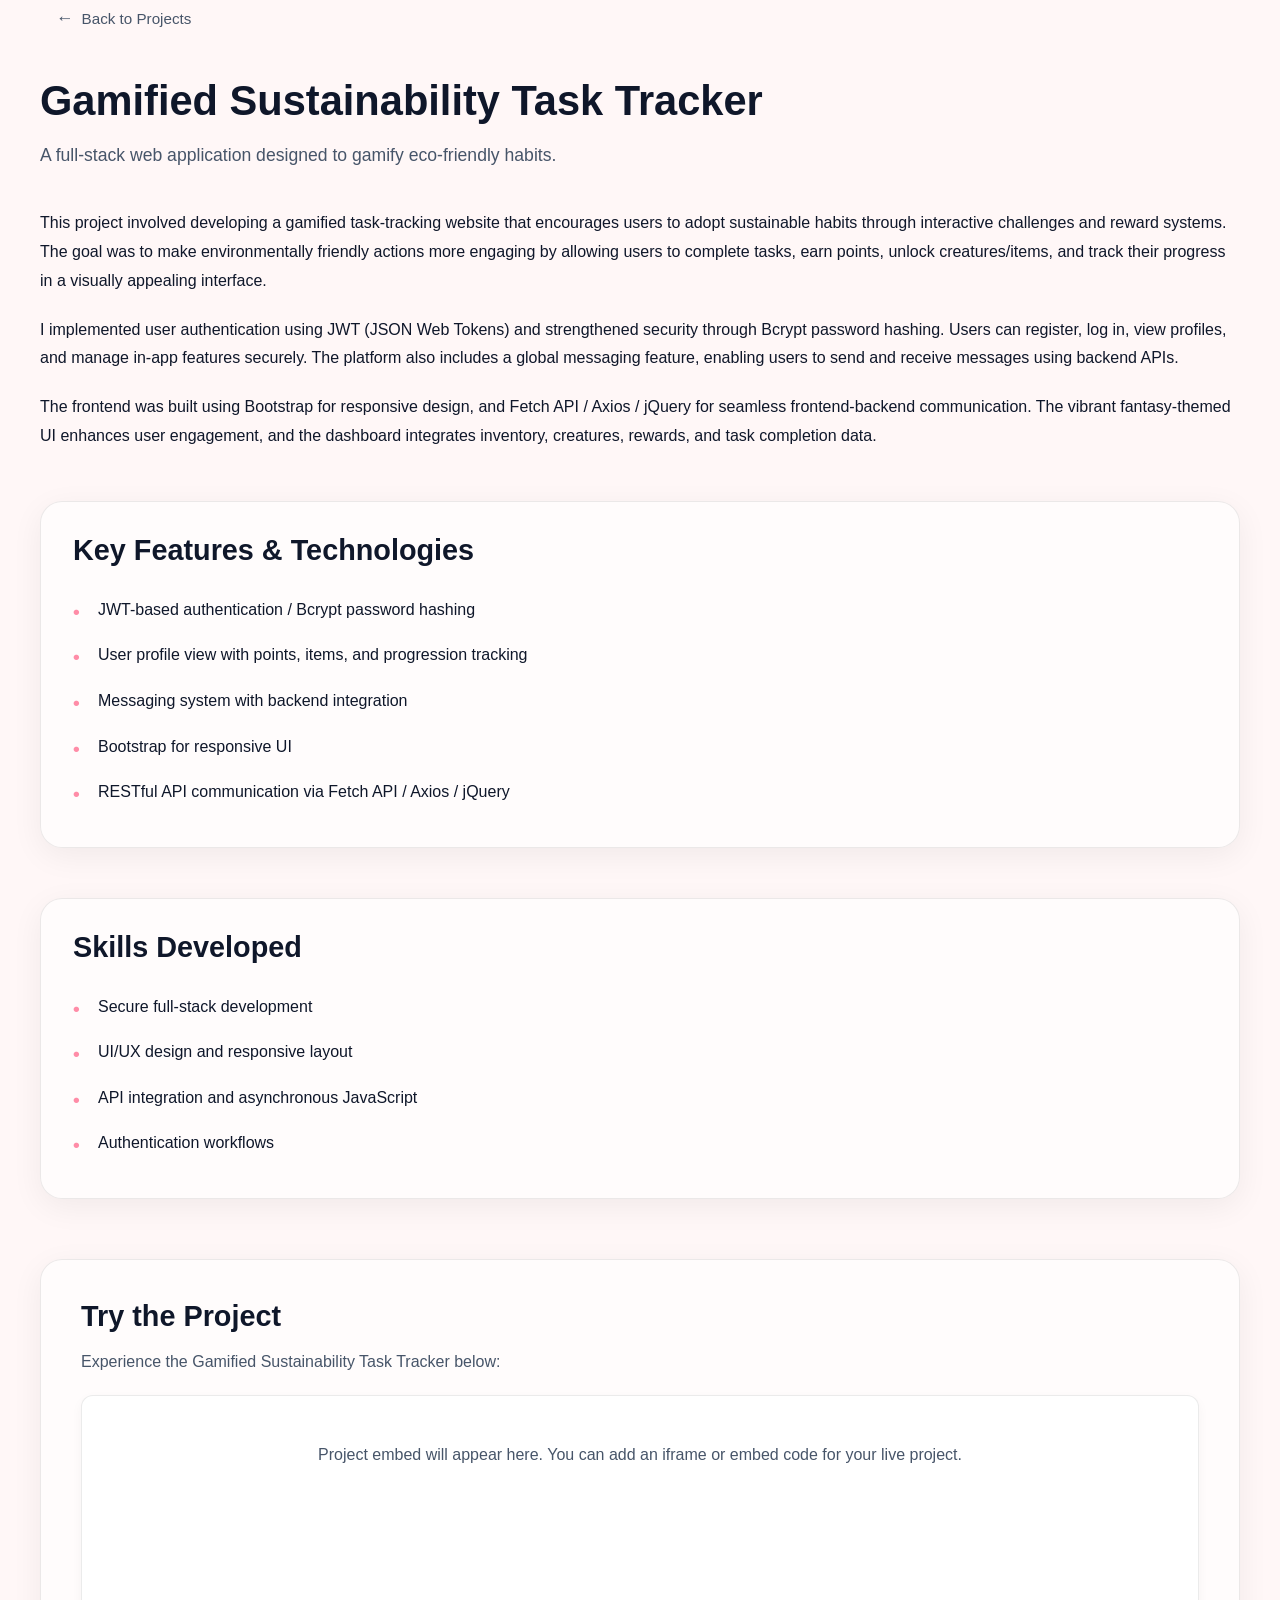
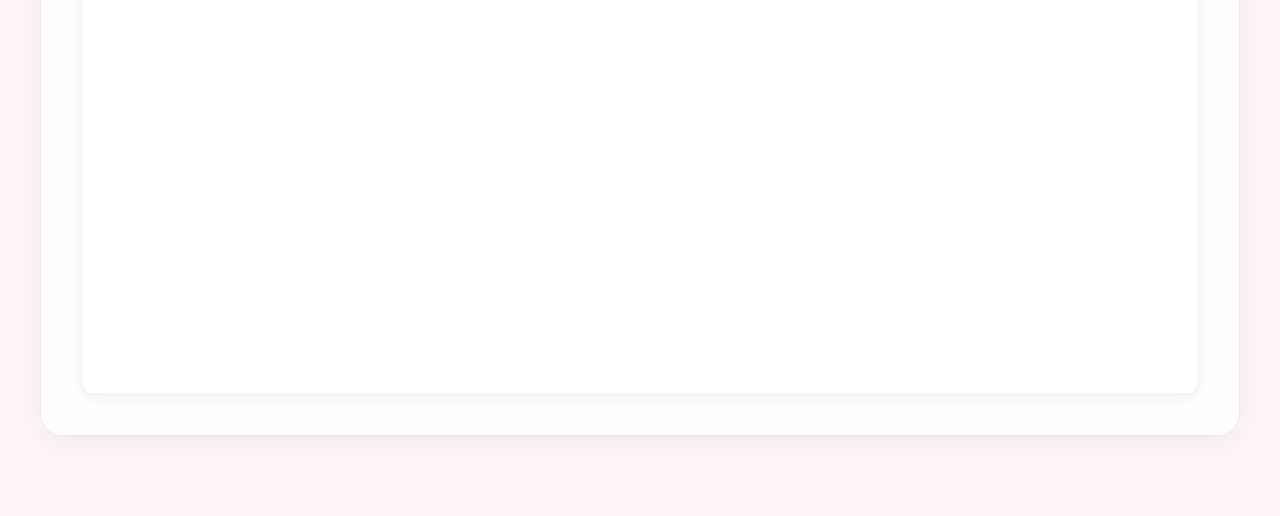
==== project1.html @ bf343f74 "projects content (1-3)" ====
<!DOCTYPE html>
<html lang="en">
<head>
  <meta charset="UTF-8" />
  <meta name="viewport" content="width=device-width, initial-scale=1.0" />
  <title>Gamified Sustainability Task Tracker – Portfolio</title>

  <link rel="preconnect" href="https://cdn.jsdelivr.net" crossorigin />

  <!-- External CSS -->
  <link rel="stylesheet" href="css/style.css" />
  <link rel="stylesheet" href="css/project-detail.css" />
</head>
<body>

  <div class="project-detail-container">
    <a href="index.html#projects" class="back-link">Back to Projects</a>
    
    <div class="section-header">
      <h1 class="section-title">Gamified Sustainability Task Tracker</h1>
      <p class="section-desc">A full-stack web application designed to gamify eco-friendly habits.</p>
    </div>

    <div class="project-content">
      <p>This project involved developing a gamified task-tracking website that encourages users to adopt sustainable habits through interactive challenges and reward systems. The goal was to make environmentally friendly actions more engaging by allowing users to complete tasks, earn points, unlock creatures/items, and track their progress in a visually appealing interface.</p>

      <p>I implemented user authentication using JWT (JSON Web Tokens) and strengthened security through Bcrypt password hashing. Users can register, log in, view profiles, and manage in-app features securely. The platform also includes a global messaging feature, enabling users to send and receive messages using backend APIs.</p>

      <p>The frontend was built using Bootstrap for responsive design, and Fetch API / Axios / jQuery for seamless frontend-backend communication. The vibrant fantasy-themed UI enhances user engagement, and the dashboard integrates inventory, creatures, rewards, and task completion data.</p>
    </div>

    <div class="project-section">
      <h3>Key Features & Technologies</h3>
      <ul>
        <li>JWT-based authentication / Bcrypt password hashing</li>
        <li>User profile view with points, items, and progression tracking</li>
        <li>Messaging system with backend integration</li>
        <li>Bootstrap for responsive UI</li>
        <li>RESTful API communication via Fetch API / Axios / jQuery</li>
      </ul>
    </div>

    <div class="project-section">
      <h3>Skills Developed</h3>
      <ul>
        <li>Secure full-stack development</li>
        <li>UI/UX design and responsive layout</li>
        <li>API integration and asynchronous JavaScript</li>
        <li>Authentication workflows</li>
      </ul>
    </div>

    <div class="project-try-section">
      <h3>Try the Project</h3>
      <p>Experience the Gamified Sustainability Task Tracker below:</p>
      <div class="project-embed" id="project-embed">
        <!-- Project will be embedded here -->
        <p>Project embed will appear here. You can add an iframe or embed code for your live project.</p>
      </div>
    </div>
  </div>

  <!-- External JS -->
  <script src="js/script.js"></script>

</body>
</html>
---- css/style.css ----
/* Geist Sans Font - Multiple sources for reliability */
@font-face {
  font-family: 'Geist Sans';
  src: url('https://fonts.vercel.sh/geist-sans.woff2') format('woff2');
  font-weight: 100 900;
  font-style: normal;
  font-display: swap;
}

/* Geist Mono Font - Multiple sources for reliability */
@font-face {
  font-family: 'Geist Mono';
  src: url('https://fonts.vercel.sh/geist-mono.woff2') format('woff2');
  font-weight: 100 900;
  font-style: normal;
  font-display: swap;
}

:root {
  --bg-light: #fff7f7;
  --text-dark: #0f172a;
  --text-muted: #475569;
  --accent: #ff8ca7;
  --accent-light: #ffe3ea;
  --card-bg: rgba(255, 255, 255, 0.6);
  --border-light: rgba(0,0,0,0.08);
  --shadow-soft: 0 8px 32px rgba(0,0,0,0.06);
}

* { margin: 0; padding: 0; box-sizing: border-box; }

body {
  font-family: 'Geist Sans', -apple-system, BlinkMacSystemFont, 'Segoe UI', sans-serif;
  background: var(--bg-light);
  color: var(--text-dark);
  overflow-x: hidden;
}

/* Use Geist Mono for code elements */
code, pre {
  font-family: 'Geist Mono', 'Courier New', Courier, monospace;
}

/* NAV */
nav {
  position: fixed;
  top: 20px;
  left: 30px;
  right: 30px;
  width: calc(100% - 60px);
  padding: 22px 30px;
  display: flex;
  justify-content: space-between;
  align-items: center;
  background: rgba(255,255,255,0.7);
  backdrop-filter: blur(4px);
  z-index: 50;
  border: 1px solid rgba(255,255,255,0.4);
  border-radius: 20px;
  box-shadow: 0 4px 20px rgba(0,0,0,0.05);
}

nav .logo {
  font-weight: 600;
  color: var(--text-dark);
  font-size: 1.1rem;
}

nav a {
  margin-left: 32px;
  text-decoration: none;
  color: var(--text-muted);
  font-size: 0.95rem;
  transition: 0.2s;
  position: relative;
}

nav a:hover { color: var(--text-dark); }

nav a.active {
  color: var(--accent);
  font-weight: 500;
}

nav a.active::after {
  content: '';
  position: absolute;
  bottom: -8px;
  left: 0;
  right: 0;
  height: 2px;
  background: var(--accent);
  border-radius: 2px;
}

.nav-btn {
  padding: 10px 18px;
  background: var(--accent-light);
  color: var(--text-dark);
  border-radius: 999px;
  border: 1px solid var(--accent);
  text-decoration: none;
  margin-left: 32px;
  font-size: 0.9rem;
  transition: 0.25s;
}

.nav-btn:hover { background: var(--accent); color: white; }

/* HERO */
header {
  min-height: 100vh;
  padding: 180px 8% 160px;
  background: url('https://i.imgur.com/1SgC0tS.png');
  background-size: cover;
  position: relative;
  overflow: hidden;
  display: flex;
  flex-direction: column;
  justify-content: center;
}

header h1 {
  font-size: 4rem;
  font-weight: 700;
  margin-bottom: 20px;
  color: var(--text-dark);
  max-width: 900px;
  line-height: 1.15;
}

header p {
  max-width: 620px;
  font-size: 1.18rem;
  color: var(--text-muted);
  margin-bottom: 40px;
}

.hero-btns a {
  display: inline-block;
  margin-right: 20px;
  padding: 14px 26px;
  border-radius: 12px;
  text-decoration: none;
  font-weight: 500;
}

.btn-dark {
  background: var(--text-dark);
  color: white;
}

.btn-light {
  background: var(--accent-light);
  color: var(--text-dark);
  border: 1px solid var(--accent);
}

/* SECTION GLOBAL */
section { 
  min-height: 100vh;
  padding: 120px 8% 80px;
  display: flex;
  flex-direction: column;
  justify-content: flex-start;
  position: relative;
  scroll-margin-top: 100px;
}

.section-header {
  margin-bottom: 30px;
}

.section-indicator {
  position: fixed;
  right: 30px;
  top: 50%;
  transform: translateY(-50%);
  z-index: 100;
  display: flex;
  flex-direction: column;
  gap: 12px;
}

.section-indicator-dot {
  width: 8px;
  height: 8px;
  border-radius: 50%;
  background: rgba(0,0,0,0.2);
  transition: all 0.3s ease;
  cursor: pointer;
  display: block;
  text-decoration: none;
  position: relative;
}

.section-indicator-dot::before {
  content: attr(data-section-name);
  position: absolute;
  right: 20px;
  top: 50%;
  transform: translateY(-50%);
  background: var(--text-dark);
  color: white;
  padding: 6px 12px;
  border-radius: 6px;
  font-size: 0.75rem;
  white-space: nowrap;
  opacity: 0;
  pointer-events: none;
  transition: opacity 0.3s ease;
  z-index: 1000;
  font-weight: 500;
  box-shadow: 0 4px 12px rgba(0,0,0,0.15);
}

.section-indicator-dot::after {
  content: '';
  position: absolute;
  right: 12px;
  top: 50%;
  transform: translateY(-50%);
  width: 0;
  height: 0;
  border-top: 5px solid transparent;
  border-bottom: 5px solid transparent;
  border-left: 5px solid var(--text-dark);
  opacity: 0;
  pointer-events: none;
  transition: opacity 0.3s ease;
  z-index: 1001;
}

.section-indicator-dot:hover::before,
.section-indicator-dot:hover::after {
  opacity: 1;
}

.section-indicator-dot.active {
  background: var(--accent);
  width: 12px;
  height: 12px;
  box-shadow: 0 0 0 4px rgba(255, 140, 167, 0.2);
}

.section-indicator-dot:hover {
  background: var(--accent-light);
  transform: scale(1.2);
}

.section-title {
  font-size: 2.6rem;
  margin-bottom: 16px;
  color: var(--text-dark);
  font-weight: 600;
}

.section-desc {
  color: var(--text-muted);
  margin-bottom: 40px;
  font-size: 1.1rem;
  line-height: 1.6;
}

/* ABOUT LAYOUT */
.about-layout {
  display: grid;
  grid-template-columns: 1fr 1.5fr;
  gap: 40px;
  align-items: start;
  margin: 40px 0;
}

.about-image-container {
  position: sticky;
  top: 120px;
  width: 100%;
}

.about-image {
  width: 100%;
  height: auto;
  border-radius: 24px;
  object-fit: cover;
  box-shadow: var(--shadow-soft);
  border: 1px solid var(--border-light);
}

.about-cards {
  display: grid;
  grid-template-columns: 1fr;
  gap: 24px;
}

/* ABOUT CONTENT */
.about-content {
  margin: 40px 0 60px;
  max-width: 900px;
}

.about-intro {
  color: var(--text-muted);
  font-size: 1.05rem;
  line-height: 1.8;
  margin-bottom: 24px;
}

/* EXTRACURRICULARS CONTENT */
.extracurriculars-content {
  margin: 40px 0 60px;
  max-width: 1000px;
}

.extracurriculars-section {
  margin-bottom: 50px;
}

.extracurriculars-section-title {
  font-size: 1.8rem;
  color: var(--text-dark);
  margin-bottom: 30px;
  font-weight: 600;
}

.extracurriculars-subsection {
  margin-bottom: 40px;
}

.extracurriculars-subsection-title {
  font-size: 1.4rem;
  color: var(--text-dark);
  margin-bottom: 24px;
  font-weight: 600;
}

.extracurriculars-item {
  background: var(--card-bg);
  padding: 24px;
  border-radius: 16px;
  margin-bottom: 24px;
  border: 1px solid var(--border-light);
  box-shadow: var(--shadow-soft);
  transition: 0.25s;
}

.extracurriculars-item:hover {
  transform: translateY(-4px);
  box-shadow: 0 12px 32px rgba(0,0,0,0.08);
}

.extracurriculars-item-title {
  font-size: 1.15rem;
  color: var(--text-dark);
  margin-bottom: 12px;
  font-weight: 600;
}

.extracurriculars-role {
  margin-top: 16px;
  margin-bottom: 16px;
}

.extracurriculars-role strong {
  color: var(--text-dark);
  font-size: 1rem;
  display: block;
  margin-bottom: 8px;
}

.extracurriculars-item p {
  color: var(--text-muted);
  line-height: 1.7;
  margin-bottom: 12px;
}

.extracurriculars-item ul {
  list-style: none;
  padding-left: 0;
  margin-top: 8px;
}

.extracurriculars-item ul li {
  color: var(--text-muted);
  line-height: 1.7;
  margin-bottom: 8px;
  padding-left: 20px;
  position: relative;
}

.extracurriculars-item ul li::before {
  content: "•";
  color: var(--accent);
  font-weight: bold;
  position: absolute;
  left: 0;
}

/* WORK GRID */
.work-grid {
  display: grid;
  grid-template-columns: repeat(auto-fit, minmax(320px, 1fr));
  gap: 32px;
}

.work-card {
  background: var(--card-bg);
  padding: 22px;
  border-radius: 22px;
  box-shadow: var(--shadow-soft);
  border: 1px solid var(--border-light);
  transition: 0.25s;
}

.work-card:hover {
  transform: translateY(-6px);
  box-shadow: 0 16px 40px rgba(0,0,0,0.08);
}

.clickable-card {
  cursor: pointer;
  position: relative;
}

.clickable-card:hover {
  border-color: var(--accent);
  transform: translateY(-8px);
  box-shadow: 0 20px 48px rgba(255, 140, 167, 0.15);
}

.card-click-hint {
  margin-top: 16px;
  font-size: 0.85rem;
  color: var(--accent);
  opacity: 0.7;
  transition: 0.25s;
  font-weight: 500;
}

.clickable-card:hover .card-click-hint {
  opacity: 1;
  transform: translateX(4px);
}

.work-thumb {
  height: 160px;
  border-radius: 16px;
  background: linear-gradient(135deg, #ffeef2, #f2f8ff);
  margin-bottom: 16px;
}

/* TAGS */
.tags {
  display: flex;
  gap: 10px;
  margin-top: 14px;
}

.tag {
  font-size: 0.8rem;
  background: rgba(0,0,0,0.06);
  padding: 6px 12px;
  border-radius: 999px;
  color: #334155;
}

/* CAPABILITIES */
.capabilities {
  display: grid;
  grid-template-columns: repeat(auto-fit, minmax(260px,1fr));
  gap: 28px;
  margin-top: 50px;
}

.cap-card {
  background: var(--card-bg);
  padding: 26px;
  border-radius: 20px;
  border: 1px solid var(--border-light);
  box-shadow: var(--shadow-soft);
}

.cap-card h3 { margin-bottom: 14px; }

.cap-card ul { list-style: none; }

.cap-card ul li {
  margin-bottom: 10px;
  color: var(--text-muted);
}


/* BUBBLE BG */
.bubble-bg {
  position: absolute;
  inset: 0;
  overflow: hidden;
  z-index: -1;
  background: linear-gradient(180deg, #fff9f9, #ffffff);
}

.bubble {
  position: absolute;
  border-radius: 50%;
  background: radial-gradient(circle, rgba(255,150,170,0.35), rgba(255,150,170,0.12));
  animation: float 12s infinite ease-in-out;
  filter: blur(8px);
}

@keyframes float {
  0% { transform: translateY(0) scale(1); }
  50% { transform: translateY(-60px) scale(1.08); }
  100% { transform: translateY(0) scale(1); }
}

/* HERO FLOAT ANIMATION */
.hero-title, .hero-sub, .hero-btns {
  position: relative;
  animation: fadeUp 1.2s ease both;
}

@keyframes fadeUp {
  0% { opacity: 0; transform: translateY(20px); }
  100% { opacity: 1; transform: translateY(0); }
}

/* CAROUSEL */
.carousel-container {
  margin: 40px 0 60px;
  position: relative;
  background: transparent;
  overflow: hidden;
  padding: 0 5%;
  max-width: 100%;
}

.carousel {
  position: relative;
  max-width: 100%;
  margin: 0 auto;
  overflow: visible;
  background: transparent;
}

.carousel-track {
  display: flex;
  transition: transform 0.6s cubic-bezier(0.4, 0, 0.2, 1);
  align-items: center;
  gap: 20px;
  will-change: transform;
  transform: translateZ(0);
  backface-visibility: hidden;
  perspective: 1000px;
}

.carousel-slide {
  min-width: 70%;
  max-width: 70%;
  position: relative;
  transition: transform 0.5s ease-in-out, opacity 0.5s ease-in-out, scale 0.5s ease-in-out;
  opacity: 0.4;
  transform: scale(0.8) translateZ(0);
  z-index: 1;
  flex-shrink: 0;
  will-change: transform, opacity;
  backface-visibility: hidden;
}

.carousel-slide.active {
  opacity: 1;
  transform: scale(1);
  z-index: 3;
}

.carousel-slide.prev,
.carousel-slide.next {
  opacity: 0.6;
  transform: scale(0.85);
  z-index: 2;
}

.carousel-slide img {
  width: 100%;
  height: 600px;
  object-fit: contain;
  display: block;
  background: transparent;
}

.carousel-slide img[src=""],
.carousel-slide img:not([src]) {
  background: linear-gradient(135deg, #ffeef2, #f2f8ff);
  display: flex;
  align-items: center;
  justify-content: center;
}

.carousel-slide img[src=""]::after,
.carousel-slide img:not([src])::after {
  content: "Image placeholder";
  color: var(--text-muted);
  font-size: 0.9rem;
}

.carousel-btn {
  position: absolute;
  top: 50%;
  transform: translateY(-50%);
  background: rgba(255, 255, 255, 0.7);
  backdrop-filter: blur(4px);
  border: 2px solid var(--accent);
  width: 50px;
  height: 50px;
  border-radius: 50%;
  font-size: 2rem;
  font-weight: 600;
  cursor: pointer;
  z-index: 10;
  display: flex;
  align-items: center;
  justify-content: center;
  color: var(--accent);
  transition: all 0.3s;
  box-shadow: 0 4px 12px rgba(0,0,0,0.15);
  line-height: 1;
  padding: 0;
  margin: 0;
}

.carousel-btn:hover {
  background: var(--accent);
  color: white;
  backdrop-filter: blur(0px);
  transform: translateY(-50%) scale(1.1);
}

.carousel-btn-prev {
  left: 20px;
}

.carousel-btn-next {
  right: 20px;
}

.carousel-dots {
  display: flex;
  justify-content: center;
  gap: 10px;
  margin-top: 20px;
}

.carousel-dot {
  width: 12px;
  height: 12px;
  border-radius: 50%;
  background: rgba(0,0,0,0.2);
  border: none;
  cursor: pointer;
  transition: all 0.3s;
  padding: 0;
}

.carousel-dot.active {
  background: var(--accent);
  width: 30px;
  border-radius: 6px;
}

.carousel-dot:hover {
  background: var(--accent-light);
}

/* CLICKABLE PROJECTS CAROUSEL */
.carousel-clickable .carousel-slide {
  cursor: pointer;
  position: relative;
}

.project-slide {
  position: relative;
  overflow: hidden;
}

.project-overlay {
  position: absolute;
  bottom: 0;
  left: 0;
  right: 0;
  background: linear-gradient(to top, rgba(0,0,0,0.8), transparent);
  color: white;
  padding: 30px;
  transform: translateY(100%);
  transition: transform 0.3s ease;
}

.project-slide:hover .project-overlay {
  transform: translateY(0);
}

.project-overlay h3 {
  margin-bottom: 8px;
  font-size: 1.5rem;
}

.project-overlay p {
  font-size: 0.95rem;
  opacity: 0.9;
}

/* PROJECT MODAL */
.project-modal {
  display: none;
  position: fixed;
  z-index: 1000;
  left: 0;
  top: 0;
  width: 100%;
  height: 100%;
  background-color: rgba(0,0,0,0.85);
  backdrop-filter: blur(8px);
  animation: fadeIn 0.3s ease;
}

.project-modal.active {
  display: flex;
  align-items: center;
  justify-content: center;
}

.project-modal-content {
  background: var(--card-bg);
  margin: 20px;
  max-width: 900px;
  width: 90%;
  max-height: 90vh;
  border-radius: 24px;
  overflow: hidden;
  box-shadow: 0 20px 60px rgba(0,0,0,0.3);
  position: relative;
  animation: slideUp 0.3s ease;
}

.project-modal-close {
  position: absolute;
  top: 20px;
  right: 20px;
  color: var(--text-dark);
  font-size: 2.5rem;
  font-weight: 300;
  cursor: pointer;
  z-index: 10;
  width: 40px;
  height: 40px;
  display: flex;
  align-items: center;
  justify-content: center;
  background: rgba(255,255,255,0.9);
  border-radius: 50%;
  transition: all 0.3s;
  line-height: 1;
  padding: 0;
  margin: 0;
}

.project-modal-close span {
  display: inline-block;
  line-height: 1;
  transform: translateY(-0.5px);
}

.project-modal-close:hover {
  background: white;
  transform: rotate(90deg);
}

.project-modal-body {
  display: flex;
  flex-direction: column;
  max-height: 90vh;
  overflow-y: auto;
}

.project-modal-body img {
  width: 100%;
  max-height: 500px;
  object-fit: contain;
  background: linear-gradient(135deg, #ffeef2, #f2f8ff);
}

.project-modal-info {
  padding: 40px;
}

.project-modal-info h2 {
  font-size: 2rem;
  margin-bottom: 16px;
  color: var(--text-dark);
}

.project-modal-info p {
  color: var(--text-muted);
  font-size: 1.1rem;
  line-height: 1.6;
  margin-bottom: 24px;
}

@keyframes fadeIn {
  from { opacity: 0; }
  to { opacity: 1; }
}

@keyframes slideUp {
  from { transform: translateY(30px); opacity: 0; }
  to { transform: translateY(0); opacity: 1; }
}

/* CONTENT MODAL */
.content-modal {
  display: none;
  position: fixed;
  z-index: 1000;
  left: 0;
  top: 0;
  width: 100%;
  height: 100%;
  background-color: rgba(255, 140, 167, 0.15);
  backdrop-filter: blur(12px);
  animation: fadeIn 0.3s ease;
}

.content-modal.active {
  display: flex;
  align-items: center;
  justify-content: center;
}

.content-modal-content {
  background: var(--bg-light);
  margin: 20px;
  max-width: 700px;
  width: 90%;
  max-height: 90vh;
  border-radius: 24px;
  overflow: hidden;
  box-shadow: 0 20px 60px rgba(255, 140, 167, 0.25);
  border: 1px solid var(--accent-light);
  position: relative;
  animation: slideUp 0.3s ease;
}

.content-modal-close {
  position: absolute;
  top: 20px;
  right: 20px;
  color: var(--accent);
  font-size: 1.8rem;
  font-weight: 600;
  cursor: pointer;
  z-index: 10;
  width: 40px;
  height: 40px;
  display: flex;
  align-items: center;
  justify-content: center;
  background: white;
  border: 2px solid var(--accent);
  border-radius: 50%;
  transition: all 0.3s;
  line-height: 1;
  padding: 0;
  margin: 0;
}

.content-modal-close span {
  display: flex;
  align-items: center;
  justify-content: center;
  line-height: 1;
  width: 100%;
  height: 100%;
}

.content-modal-close:hover {
  background: var(--accent);
  color: white;
  transform: scale(1.1);
}

.content-modal-body {
  padding: 50px 40px;
  max-height: 90vh;
  overflow-y: auto;
  background: var(--bg-light);
}

.content-modal-body h2 {
  font-size: 2rem;
  margin-bottom: 24px;
  color: var(--text-dark);
  font-weight: 600;
}

.content-modal-body p {
  color: var(--text-muted);
  font-size: 1.05rem;
  line-height: 1.8;
  margin-bottom: 20px;
}

.content-modal-body ul {
  list-style: none;
  padding-left: 0;
  margin: 20px 0;
}

.content-modal-body ul li {
  color: var(--text-muted);
  font-size: 1.05rem;
  line-height: 1.8;
  margin-bottom: 12px;
  padding-left: 24px;
  position: relative;
}

.content-modal-body ul li::before {
  content: "•";
  color: var(--accent);
  font-weight: bold;
  font-size: 1.5rem;
  position: absolute;
  left: 0;
  top: -2px;
}

.content-modal-body strong {
  color: var(--text-dark);
  font-weight: 600;
}

/* Responsive Styles */
@media (max-width: 768px) {
  /* Section adjustments */
  section {
    padding: 80px 5% 60px;
    min-height: auto;
    justify-content: flex-start;
  }

  .section-header {
    margin-bottom: 25px;
  }

  .section-title {
    font-size: 1.8rem;
    margin-bottom: 12px;
  }

  .section-desc {
    font-size: 0.95rem;
    margin-bottom: 30px;
  }

  /* Carousel adjustments for mobile */
  .carousel-container {
    margin: 20px 0 40px;
    padding: 0;
  }

  .carousel-slide {
    min-width: 85%;
    max-width: 85%;
  }

  .carousel-slide img {
    height: 250px;
    object-fit: contain;
  }

  .carousel-btn {
    width: 40px;
    height: 40px;
    font-size: 1.5rem;
  }

  .carousel-btn-prev {
    left: 10px;
  }

  .carousel-btn-next {
    right: 10px;
  }

  /* Navigation adjustments */
  nav {
    top: 10px;
    left: 10px;
    right: 10px;
    width: calc(100% - 20px);
    padding: 15px 20px;
  }

  nav a {
    margin-left: 16px;
    font-size: 0.85rem;
  }

  nav .logo {
    font-size: 0.95rem;
  }

  /* About layout adjustments */
  .about-layout {
    grid-template-columns: 1fr;
    gap: 30px;
  }

  .about-image-container {
    position: relative;
    top: 0;
  }

  .about-cards {
    gap: 20px;
  }

  /* Work grid adjustments */
  .work-grid {
    grid-template-columns: 1fr;
    gap: 20px;
  }


  /* Modal adjustments */
  .project-modal-content {
    width: 95%;
    margin: 10px;
    max-height: 95vh;
  }

  .project-modal-info {
    padding: 24px;
  }

  .project-modal-info h2 {
    font-size: 1.5rem;
  }

  .project-modal-body img {
    max-height: 300px;
  }

  /* About and Extracurriculars content adjustments */
  .about-content {
    margin: 30px 0 40px;
  }

  .about-intro {
    font-size: 0.95rem;
    margin-bottom: 20px;
  }

  .extracurriculars-content {
    margin: 30px 0 40px;
  }

  .extracurriculars-section-title {
    font-size: 1.5rem;
    margin-bottom: 24px;
  }

  .extracurriculars-subsection-title {
    font-size: 1.2rem;
    margin-bottom: 20px;
  }

  .extracurriculars-item {
    padding: 20px;
    margin-bottom: 20px;
  }

  .extracurriculars-item-title {
    font-size: 1.05rem;
  }

  /* Content modal adjustments */
  .content-modal-content {
    width: 95%;
    margin: 10px;
    max-height: 95vh;
  }

  .content-modal-body {
    padding: 30px 24px;
  }

  .content-modal-body h2 {
    font-size: 1.5rem;
    margin-bottom: 20px;
  }

  .content-modal-body p,
  .content-modal-body ul li {
    font-size: 0.95rem;
  }
}

/* PAGE LOADER */
.page-loader {
  position: fixed;
  top: 0;
  left: 0;
  width: 100%;
  height: 100%;
  background: var(--bg-light);
  display: flex;
  align-items: center;
  justify-content: center;
  z-index: 9999;
  transition: opacity 0.5s ease, visibility 0.5s ease;
}

.page-loader.hidden {
  opacity: 0;
  visibility: hidden;
}

/* From Uiverse.io by 00Kubi - Adapted for website colors */
.loader {
  width: 48px;
  height: 48px;
  margin: auto;
  position: relative;
}

.loader:before {
  content: '';
  width: 48px;
  height: 5px;
  background: var(--accent);
  position: absolute;
  top: 60px;
  left: 0;
  border-radius: 50%;
  animation: shadow324 0.5s linear infinite;
}

.loader:after {
  content: '';
  width: 100%;
  height: 100%;
  background: var(--accent);
  position: absolute;
  top: 0;
  left: 0;
  border-radius: 50%;
  animation: jump7456 0.5s linear infinite;
}

@keyframes jump7456 {
  15% {
    border-bottom-right-radius: 50%;
  }

  25% {
    transform: translateY(9px) rotate(22.5deg);
  }

  50% {
    transform: translateY(18px) scale(1, .9) rotate(45deg);
    border-bottom-right-radius: 40px;
  }

  75% {
    transform: translateY(9px) rotate(67.5deg);
  }

  100% {
    transform: translateY(0) rotate(90deg);
  }
}

@keyframes shadow324 {
  0%,
  100% {
    transform: scale(1, 1);
  }

  50% {
    transform: scale(1.2, 1);
  }
}

@media (max-width: 768px) {
  .section-indicator {
    right: 15px;
    gap: 10px;
  }

  .section-indicator-dot {
    width: 6px;
    height: 6px;
  }

  .section-indicator-dot.active {
    width: 10px;
    height: 10px;
    box-shadow: 0 0 0 3px rgba(255, 140, 167, 0.2);
  }

  .section-indicator-dot::before {
    font-size: 0.7rem;
    padding: 5px 10px;
    right: 15px;
  }
}

@media (max-width: 480px) {
  .carousel-slide {
    min-width: 90%;
    max-width: 90%;
  }

  .carousel-slide img {
    height: 200px;
  }

  .section-title {
    font-size: 1.5rem;
  }

  nav a {
    display: none;
  }

  nav a.nav-btn {
    display: inline-block;
    margin-left: 0;
  }

  .section-indicator {
    right: 10px;
    gap: 8px;
  }

  .section-indicator-dot {
    width: 5px;
    height: 5px;
  }

  .section-indicator-dot.active {
    width: 8px;
    height: 8px;
  }
}
---- css/project-detail.css ----
/* Project Detail Page Styles - Matching Main Website */

.project-detail-container {
  max-width: 1200px;
  margin: 0 auto;
  padding: 0 0 80px 0;
}

.project-header {
  margin-bottom: 50px;
}

.project-title {
  font-size: 2.6rem;
  font-weight: 600;
  margin-bottom: 16px;
  color: var(--text-dark);
}

.project-subtitle {
  font-size: 1.1rem;
  color: var(--text-muted);
  margin-bottom: 40px;
  line-height: 1.6;
}

.project-content {
  line-height: 1.8;
  color: var(--text-dark);
  margin-bottom: 50px;
  font-size: 1rem;
}

.project-content p {
  margin-bottom: 20px;
}

.project-section {
  margin-bottom: 50px;
  background: var(--card-bg);
  padding: 32px;
  border-radius: 22px;
  box-shadow: var(--shadow-soft);
  border: 1px solid var(--border-light);
}

.project-section h3 {
  font-size: 1.8rem;
  font-weight: 600;
  margin-bottom: 20px;
  color: var(--text-dark);
}

.project-section ul {
  list-style: none;
  padding: 0;
}

.project-section ul li {
  padding: 10px 0;
  padding-left: 25px;
  position: relative;
  color: var(--text-dark);
  line-height: 1.6;
}

.project-section ul li:before {
  content: "•";
  position: absolute;
  left: 0;
  color: var(--accent);
  font-weight: bold;
  font-size: 1.2rem;
}

.project-try-section {
  margin-top: 60px;
  padding: 40px;
  background: var(--card-bg);
  border-radius: 22px;
  box-shadow: var(--shadow-soft);
  border: 1px solid var(--border-light);
}

.project-try-section h3 {
  font-size: 1.8rem;
  font-weight: 600;
  margin-bottom: 20px;
  color: var(--text-dark);
}

.project-try-section p {
  color: var(--text-muted);
  margin-bottom: 24px;
}

.project-embed {
  width: 100%;
  min-height: 600px;
  border: 1px solid var(--border-light);
  border-radius: 12px;
  background: white;
  box-shadow: 0 4px 12px rgba(0,0,0,0.04);
}

.project-embed p {
  text-align: center;
  padding: 50px;
  color: var(--text-muted);
}

.project-content ul {
  list-style: disc;
  padding-left: 30px;
  margin: 20px 0;
}

.project-content ul li {
  padding: 8px 0;
  padding-left: 0;
  position: relative;
  color: var(--text-dark);
}

.project-content ul li:before {
  display: none;
}

.back-link {
  display: inline-flex;
  align-items: center;
  margin-bottom: 40px;
  color: var(--text-muted);
  text-decoration: none;
  font-weight: 500;
  font-size: 0.95rem;
  transition: all 0.3s;
  padding: 8px 16px;
  border-radius: 8px;
}

.back-link:hover {
  color: var(--text-dark);
  background: var(--accent-light);
}

.back-link:before {
  content: "← ";
  margin-right: 8px;
  font-size: 1.1rem;
}

/* Responsive adjustments */
@media (max-width: 768px) {
  .project-detail-container {
    padding: 0 0 60px 0;
  }

  .project-title {
    font-size: 1.8rem;
  }

  .project-subtitle {
    font-size: 0.95rem;
  }

  .project-section {
    padding: 24px;
  }

  .project-section h3 {
    font-size: 1.5rem;
  }

  .project-try-section {
    padding: 24px;
  }

  .project-embed {
    min-height: 400px;
  }
}
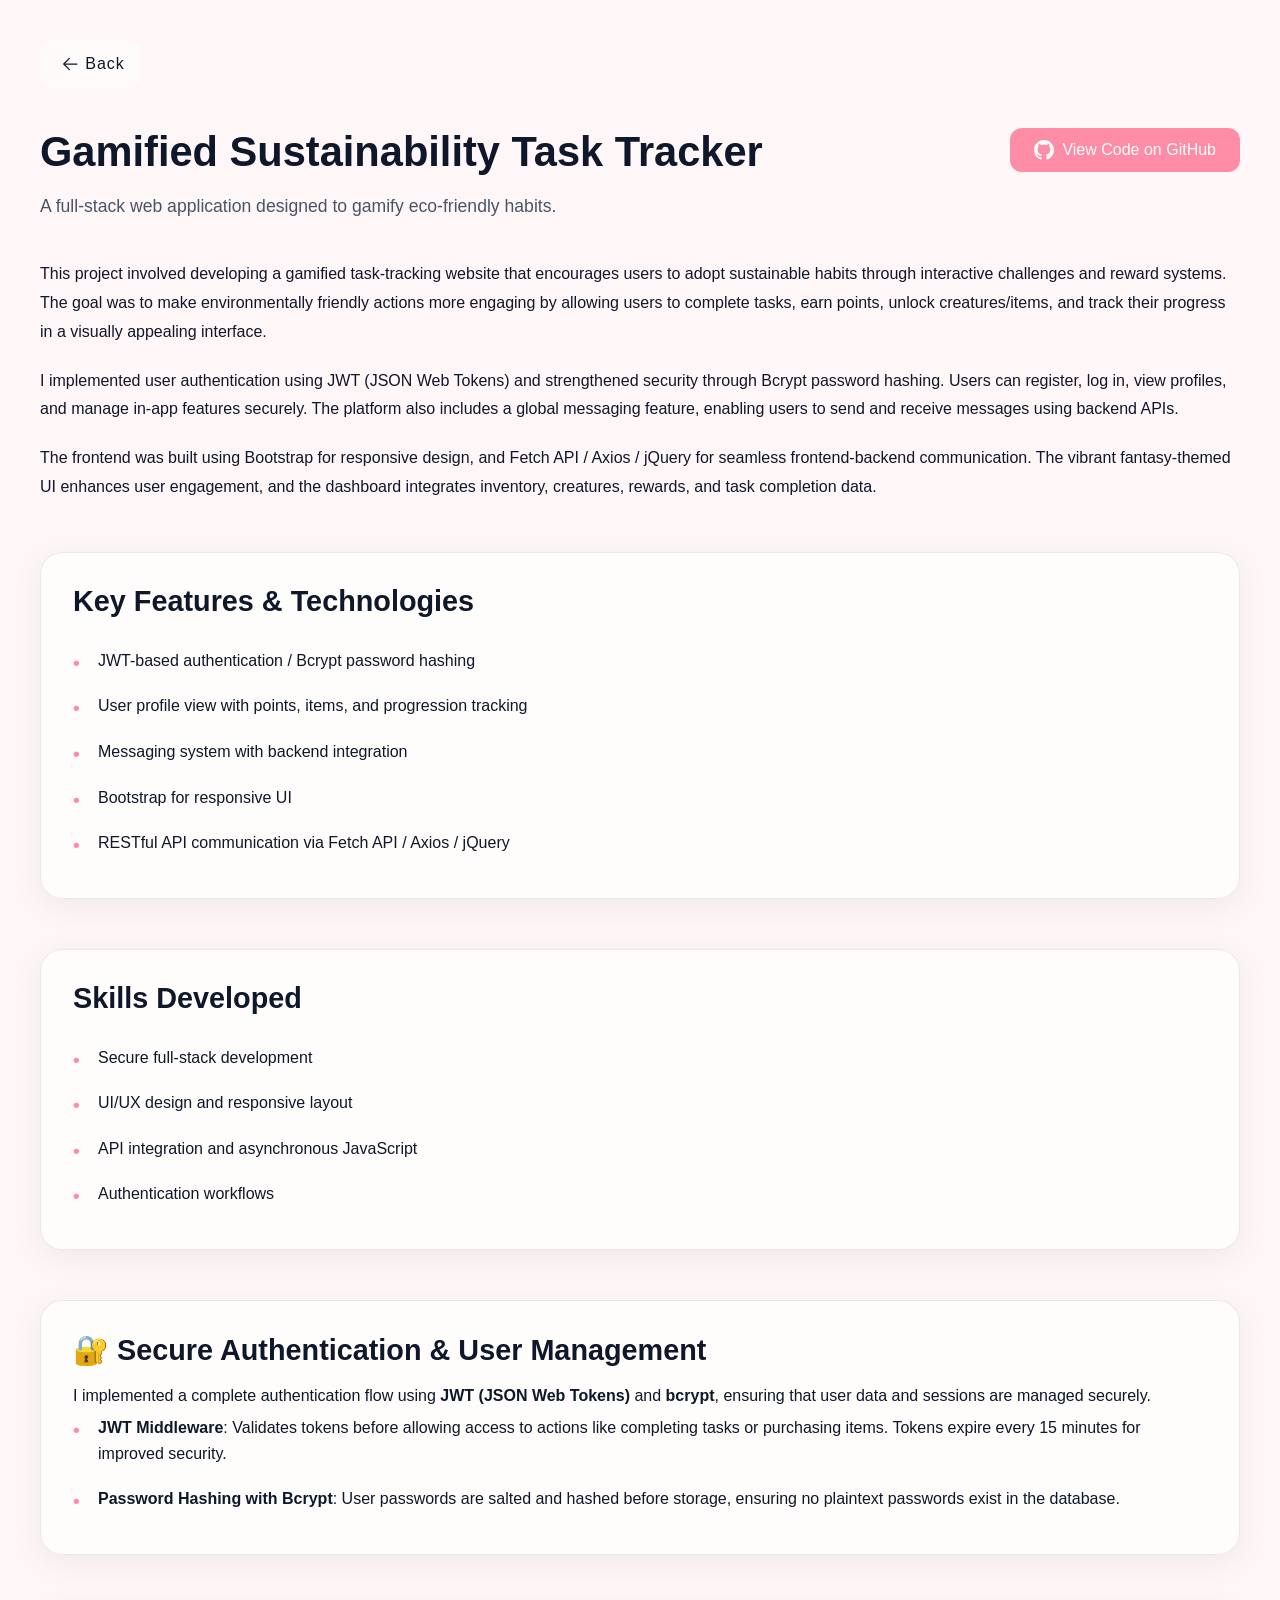
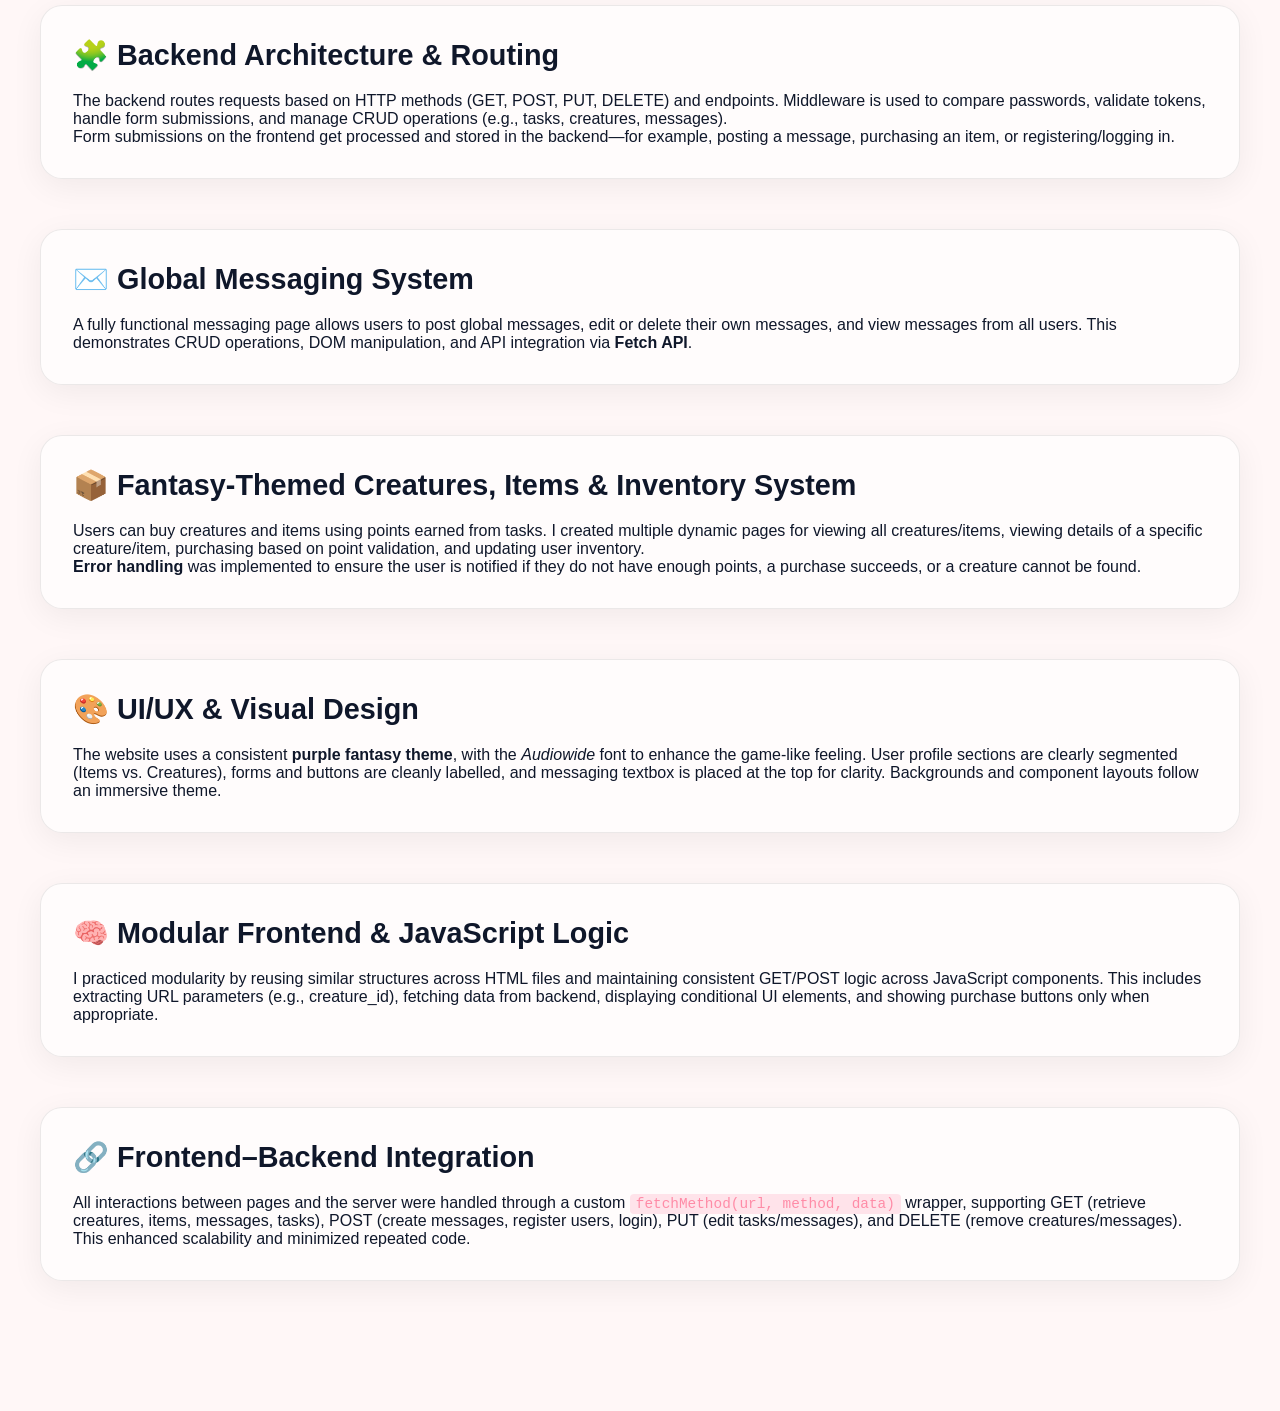
==== commit d9102d17: "project 1" ====
--- a/project1.html
+++ b/project1.html
@@ -14,11 +14,27 @@
 <body>
 
   <div class="project-detail-container">
-    <a href="index.html#projects" class="back-link">Back to Projects</a>
+    <a href="index.html#projects" class="back-button" aria-label="Back to projects">
+      <svg viewBox="0 0 1024 1024">
+        <path d="M224 480h640a32 32 0 1 1 0 64H224a32 32 0 0 1 0-64z"></path>
+        <path d="m237.248 512 265.408 265.344a32 32 0 0 1-45.312 45.312l-288-288a32 32 0 0 1 0-45.312l288-288a32 32 0 1 1 45.312 45.312L237.248 512z"></path>
+      </svg>
+      Back
+    </a>
     
-    <div class="section-header">
-      <h1 class="section-title">Gamified Sustainability Task Tracker</h1>
-      <p class="section-desc">A full-stack web application designed to gamify eco-friendly habits.</p>
+    <div class="section-header" style="display: flex; justify-content: space-between; align-items: flex-start; gap: 20px; flex-wrap: wrap;">
+      <div style="flex: 1; min-width: 300px;">
+        <h1 class="section-title">Gamified Sustainability Task Tracker</h1>
+        <p class="section-desc">A full-stack web application designed to gamify eco-friendly habits.</p>
+      </div>
+      <div style="flex-shrink: 0;">
+        <a href="https://github.com/ST0503-BED/bed-ca2-Zixngg.git" target="_blank" class="github-link">
+          <svg width="20" height="20" viewBox="0 0 24 24" fill="currentColor" style="vertical-align: middle; margin-right: 8px;">
+            <path d="M12 0c-6.626 0-12 5.373-12 12 0 5.302 3.438 9.8 8.207 11.387.599.111.793-.261.793-.577v-2.234c-3.338.726-4.033-1.416-4.033-1.416-.546-1.387-1.333-1.756-1.333-1.756-1.089-.745.083-.729.083-.729 1.205.084 1.839 1.237 1.839 1.237 1.07 1.834 2.807 1.304 3.492.997.107-.775.418-1.305.762-1.604-2.665-.305-5.467-1.334-5.467-5.931 0-1.311.469-2.381 1.236-3.221-.124-.303-.535-1.524.117-3.176 0 0 1.008-.322 3.301 1.23.957-.266 1.983-.399 3.003-.404 1.02.005 2.047.138 3.006.404 2.291-1.552 3.297-1.23 3.297-1.23.653 1.653.242 2.874.118 3.176.77.84 1.235 1.911 1.235 3.221 0 4.609-2.807 5.624-5.479 5.921.43.372.823 1.102.823 2.222v3.293c0 .319.192.694.801.576 4.765-1.589 8.199-6.086 8.199-11.386 0-6.627-5.373-12-12-12z"/>
+          </svg>
+          View Code on GitHub
+        </a>
+      </div>
     </div>
 
     <div class="project-content">
@@ -50,13 +66,46 @@
       </ul>
     </div>
 
-    <div class="project-try-section">
-      <h3>Try the Project</h3>
-      <p>Experience the Gamified Sustainability Task Tracker below:</p>
-      <div class="project-embed" id="project-embed">
-        <!-- Project will be embedded here -->
-        <p>Project embed will appear here. You can add an iframe or embed code for your live project.</p>
-      </div>
+
+    <div class="project-section">
+      <h3>🔐 Secure Authentication & User Management</h3>
+      <p>I implemented a complete authentication flow using <strong>JWT (JSON Web Tokens)</strong> and <strong>bcrypt</strong>, ensuring that user data and sessions are managed securely.</p>
+      <ul>
+        <li><strong>JWT Middleware</strong>: Validates tokens before allowing access to actions like completing tasks or purchasing items. Tokens expire every 15 minutes for improved security.</li>
+        <li><strong>Password Hashing with Bcrypt</strong>: User passwords are salted and hashed before storage, ensuring no plaintext passwords exist in the database.</li>
+      </ul>
+    </div>
+
+    <div class="project-section">
+      <h3>🧩 Backend Architecture & Routing</h3>
+      <p>The backend routes requests based on HTTP methods (GET, POST, PUT, DELETE) and endpoints. Middleware is used to compare passwords, validate tokens, handle form submissions, and manage CRUD operations (e.g., tasks, creatures, messages).</p>
+      <p>Form submissions on the frontend get processed and stored in the backend—for example, posting a message, purchasing an item, or registering/logging in.</p>
+    </div>
+
+    <div class="project-section">
+      <h3>✉️ Global Messaging System</h3>
+      <p>A fully functional messaging page allows users to post global messages, edit or delete their own messages, and view messages from all users. This demonstrates CRUD operations, DOM manipulation, and API integration via <strong>Fetch API</strong>.</p>
+    </div>
+
+    <div class="project-section">
+      <h3>📦 Fantasy-Themed Creatures, Items & Inventory System</h3>
+      <p>Users can buy creatures and items using points earned from tasks. I created multiple dynamic pages for viewing all creatures/items, viewing details of a specific creature/item, purchasing based on point validation, and updating user inventory.</p>
+      <p><strong>Error handling</strong> was implemented to ensure the user is notified if they do not have enough points, a purchase succeeds, or a creature cannot be found.</p>
+    </div>
+
+    <div class="project-section">
+      <h3>🎨 UI/UX & Visual Design</h3>
+      <p>The website uses a consistent <strong>purple fantasy theme</strong>, with the <em>Audiowide</em> font to enhance the game-like feeling. User profile sections are clearly segmented (Items vs. Creatures), forms and buttons are cleanly labelled, and messaging textbox is placed at the top for clarity. Backgrounds and component layouts follow an immersive theme.</p>
+    </div>
+
+    <div class="project-section">
+      <h3>🧠 Modular Frontend & JavaScript Logic</h3>
+      <p>I practiced modularity by reusing similar structures across HTML files and maintaining consistent GET/POST logic across JavaScript components. This includes extracting URL parameters (e.g., creature_id), fetching data from backend, displaying conditional UI elements, and showing purchase buttons only when appropriate.</p>
+    </div>
+
+    <div class="project-section">
+      <h3>🔗 Frontend–Backend Integration</h3>
+      <p>All interactions between pages and the server were handled through a custom <code>fetchMethod(url, method, data)</code> wrapper, supporting GET (retrieve creatures, items, messages, tasks), POST (create messages, register users, login), PUT (edit tasks/messages), and DELETE (remove creatures/messages). This enhanced scalability and minimized repeated code.</p>
     </div>
   </div>
 
--- a/css/style.css
+++ b/css/style.css
@@ -159,7 +159,7 @@
 /* SECTION GLOBAL */
 section { 
   min-height: 100vh;
-  padding: 120px 8% 80px;
+  padding: 100px 8% 50px;
   display: flex;
   flex-direction: column;
   justify-content: flex-start;
@@ -446,6 +446,15 @@
   border-radius: 16px;
   background: linear-gradient(135deg, #ffeef2, #f2f8ff);
   margin-bottom: 16px;
+  overflow: hidden;
+  position: relative;
+}
+
+.work-thumb img {
+  width: 100%;
+  height: 100%;
+  object-fit: cover;
+  border-radius: 16px;
 }
 
 /* TAGS */
--- a/css/project-detail.css
+++ b/css/project-detail.css
@@ -4,6 +4,14 @@
   max-width: 1200px;
   margin: 0 auto;
   padding: 0 0 80px 0;
+}
+
+.project-detail-container .section-header {
+  margin-bottom: 20px;
+}
+
+.project-detail-container .section-desc {
+  margin-bottom: 20px;
 }
 
 .project-header {
@@ -96,11 +104,49 @@
 
 .project-embed {
   width: 100%;
-  min-height: 600px;
+  min-height: 400px;
   border: 1px solid var(--border-light);
   border-radius: 12px;
   background: white;
   box-shadow: 0 4px 12px rgba(0,0,0,0.04);
+  padding: 20px;
+  display: flex;
+  align-items: center;
+  justify-content: center;
+}
+
+.project-embed img {
+  max-width: 100%;
+  height: auto;
+  border-radius: 8px;
+}
+
+.project-embed video {
+  width: 100%;
+  border-radius: 8px;
+}
+
+.github-link {
+  display: inline-flex;
+  align-items: center;
+  padding: 12px 24px;
+  background: var(--accent);
+  color: white;
+  text-decoration: none;
+  border-radius: 12px;
+  font-weight: 500;
+  transition: all 0.3s ease;
+  font-size: 1rem;
+}
+
+.github-link:hover {
+  background: var(--text-dark);
+  transform: translateY(-2px);
+  box-shadow: 0 4px 12px rgba(0,0,0,0.15);
+}
+
+.github-link svg {
+  fill: white;
 }
 
 .project-embed p {
@@ -126,28 +172,57 @@
   display: none;
 }
 
-.back-link {
-  display: inline-flex;
+.project-section code {
+  background: var(--accent-light);
+  padding: 2px 6px;
+  border-radius: 4px;
+  font-family: 'Geist Mono', 'Courier New', Courier, monospace;
+  font-size: 0.9em;
+  color: var(--accent);
+}
+
+.back-button {
+  display: flex;
+  height: 3em;
+  width: 100px;
   align-items: center;
+  justify-content: center;
+  background-color: #eeeeee4b;
+  border-radius: 12px;
+  letter-spacing: 1px;
+  transition: all 0.2s linear;
+  cursor: pointer;
+  border: none;
+  background: var(--card-bg);
   margin-bottom: 40px;
-  color: var(--text-muted);
+  margin-top: 40px;
   text-decoration: none;
+  color: var(--text-dark);
   font-weight: 500;
-  font-size: 0.95rem;
-  transition: all 0.3s;
-  padding: 8px 16px;
-  border-radius: 8px;
-}
-
-.back-link:hover {
-  color: var(--text-dark);
+}
+
+.back-button > svg {
+  margin-right: 5px;
+  margin-left: 5px;
+  font-size: 20px;
+  transition: all 0.4s ease-in;
+  height: 20px;
+  width: 20px;
+}
+
+.back-button:hover > svg {
+  font-size: 1.2em;
+  transform: translateX(-5px);
+}
+
+.back-button:hover {
+  box-shadow: 9px 9px 33px rgba(255, 140, 167, 0.2), -9px -9px 33px rgba(255, 255, 255, 0.8);
+  transform: translateY(-2px);
   background: var(--accent-light);
 }
 
-.back-link:before {
-  content: "← ";
-  margin-right: 8px;
-  font-size: 1.1rem;
+.back-button svg path {
+  fill: var(--text-dark);
 }
 
 /* Responsive adjustments */
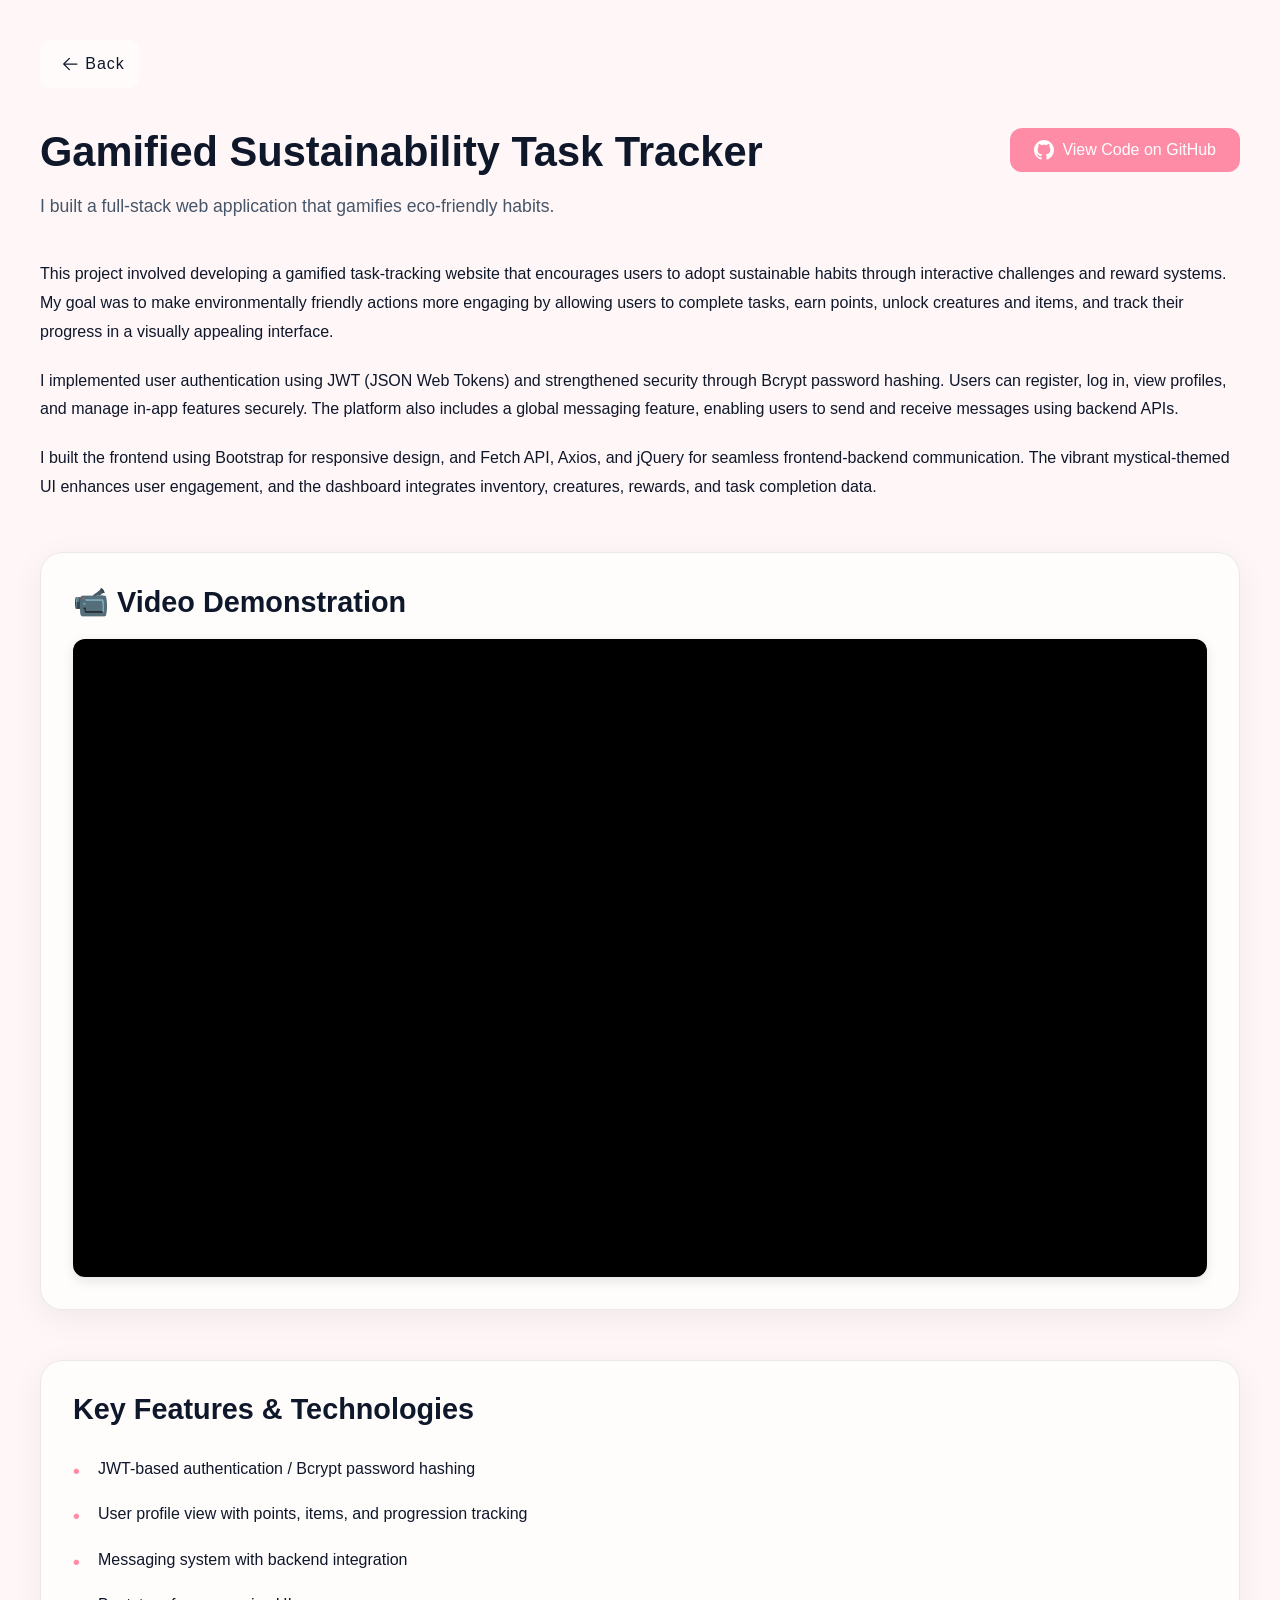
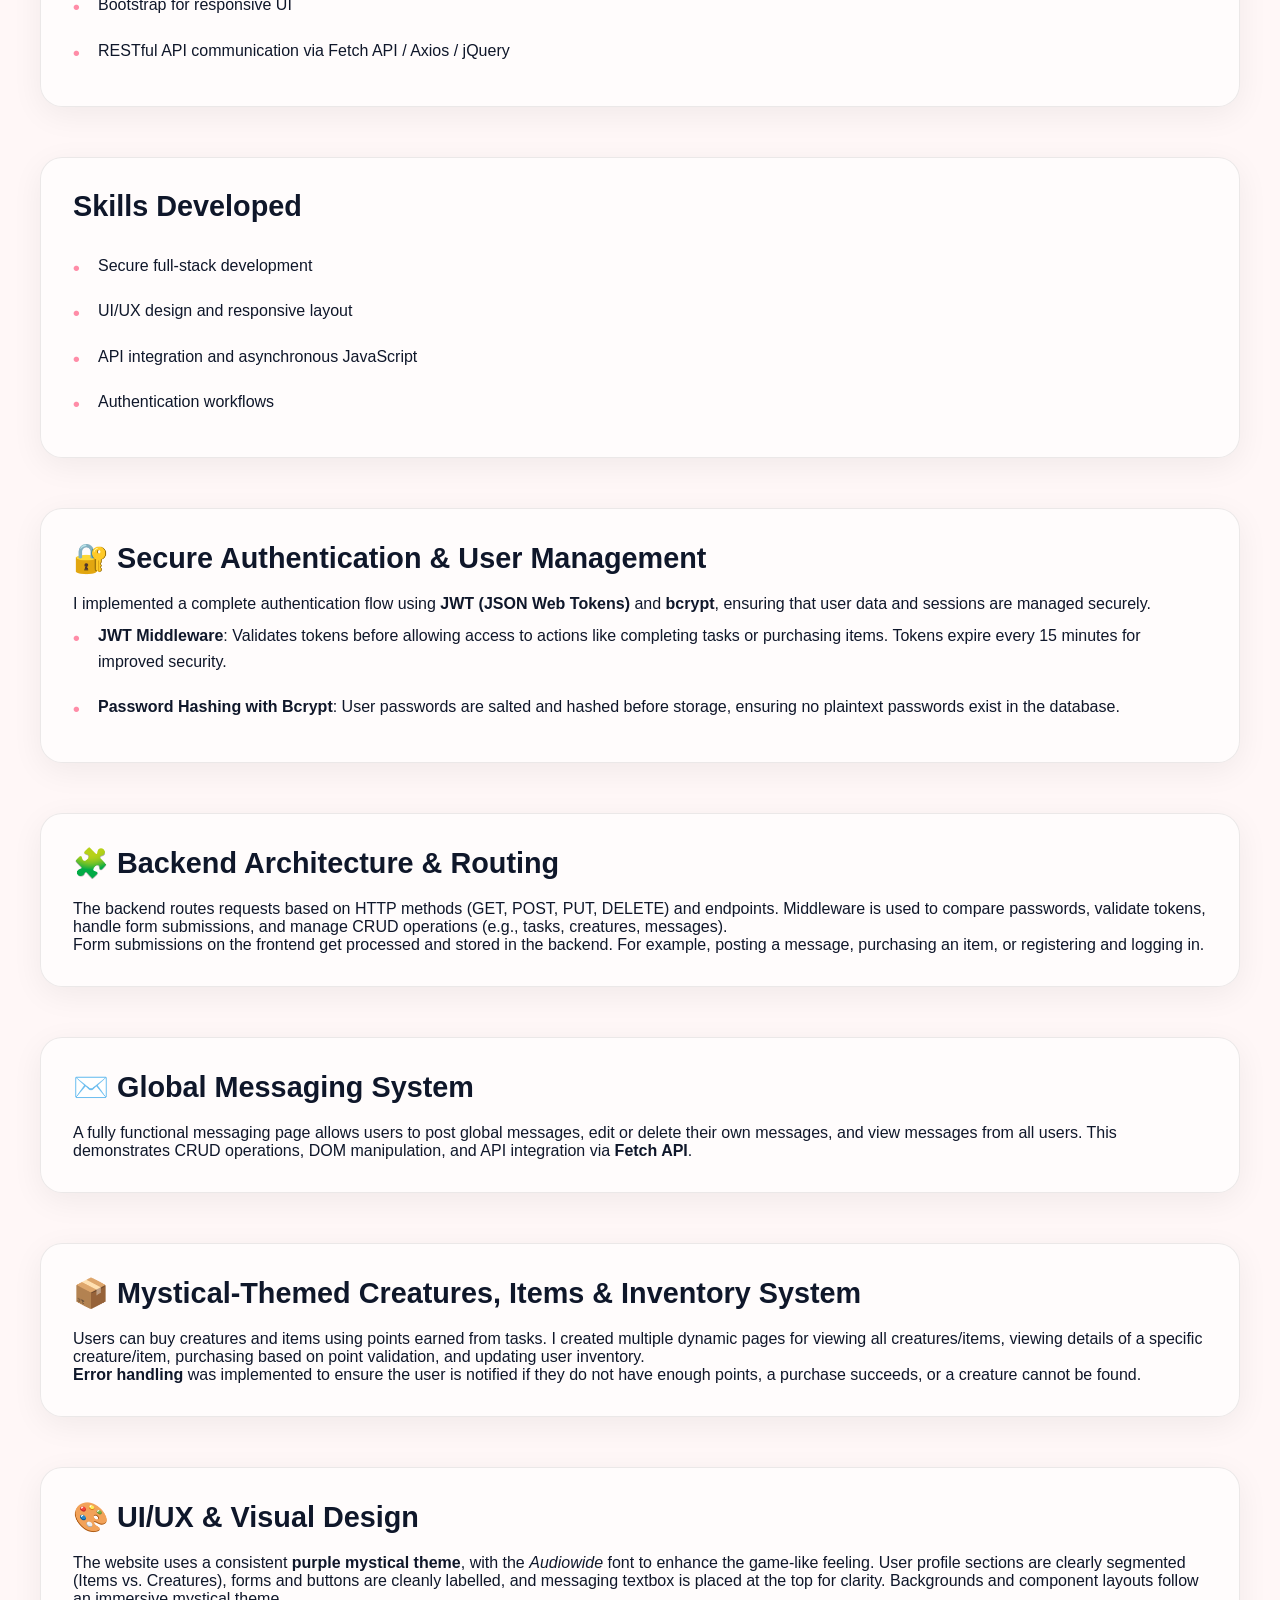
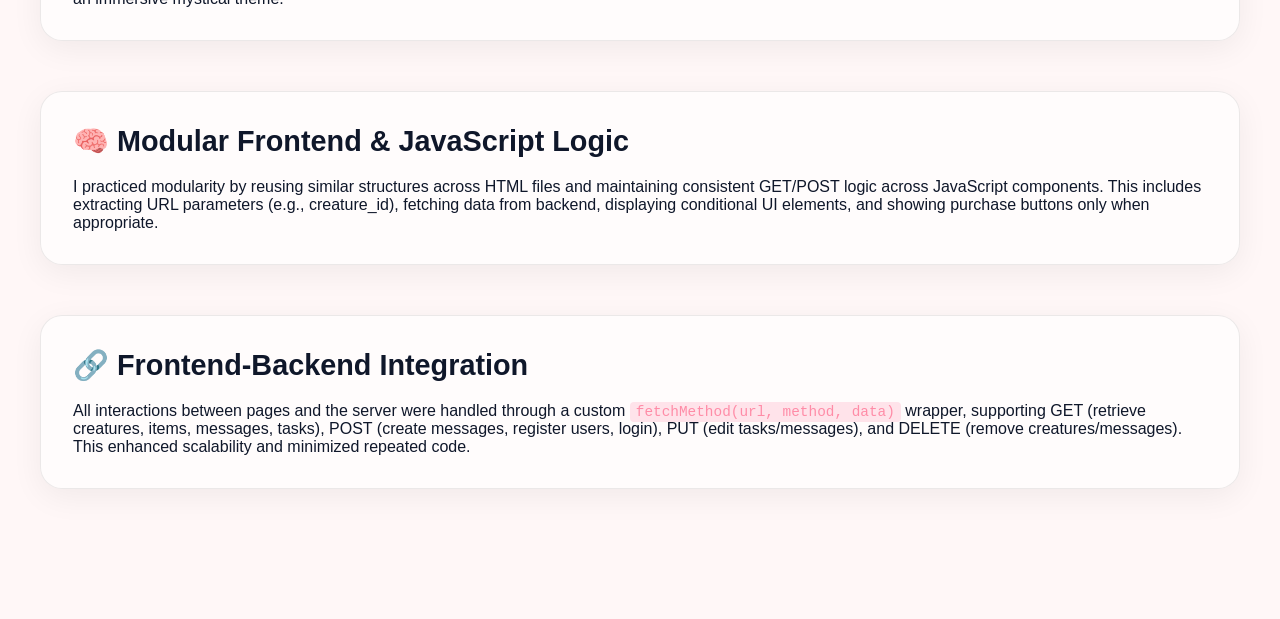
==== commit ac4949e8: "project1&3" ====
--- a/project1.html
+++ b/project1.html
@@ -25,7 +25,7 @@
     <div class="section-header" style="display: flex; justify-content: space-between; align-items: flex-start; gap: 20px; flex-wrap: wrap;">
       <div style="flex: 1; min-width: 300px;">
         <h1 class="section-title">Gamified Sustainability Task Tracker</h1>
-        <p class="section-desc">A full-stack web application designed to gamify eco-friendly habits.</p>
+        <p class="section-desc">I built a full-stack web application that gamifies eco-friendly habits.</p>
       </div>
       <div style="flex-shrink: 0;">
         <a href="https://github.com/ST0503-BED/bed-ca2-Zixngg.git" target="_blank" class="github-link">
@@ -38,11 +38,24 @@
     </div>
 
     <div class="project-content">
-      <p>This project involved developing a gamified task-tracking website that encourages users to adopt sustainable habits through interactive challenges and reward systems. The goal was to make environmentally friendly actions more engaging by allowing users to complete tasks, earn points, unlock creatures/items, and track their progress in a visually appealing interface.</p>
+      <p>This project involved developing a gamified task-tracking website that encourages users to adopt sustainable habits through interactive challenges and reward systems. My goal was to make environmentally friendly actions more engaging by allowing users to complete tasks, earn points, unlock creatures and items, and track their progress in a visually appealing interface.</p>
 
       <p>I implemented user authentication using JWT (JSON Web Tokens) and strengthened security through Bcrypt password hashing. Users can register, log in, view profiles, and manage in-app features securely. The platform also includes a global messaging feature, enabling users to send and receive messages using backend APIs.</p>
 
-      <p>The frontend was built using Bootstrap for responsive design, and Fetch API / Axios / jQuery for seamless frontend-backend communication. The vibrant fantasy-themed UI enhances user engagement, and the dashboard integrates inventory, creatures, rewards, and task completion data.</p>
+      <p>I built the frontend using Bootstrap for responsive design, and Fetch API, Axios, and jQuery for seamless frontend-backend communication. The vibrant mystical-themed UI enhances user engagement, and the dashboard integrates inventory, creatures, rewards, and task completion data.</p>
+    </div>
+
+    <div class="project-section">
+      <h3>📹 Video Demonstration</h3>
+      <div class="video-container">
+        <iframe 
+          src="https://www.youtube.com/embed/9BSBXLTFXDU" 
+          frameborder="0" 
+          allow="accelerometer; autoplay; clipboard-write; encrypted-media; gyroscope; picture-in-picture" 
+          allowfullscreen
+          title="Gamified Sustainability Task Tracker - Video Demonstration">
+        </iframe>
+      </div>
     </div>
 
     <div class="project-section">
@@ -79,7 +92,7 @@
     <div class="project-section">
       <h3>🧩 Backend Architecture & Routing</h3>
       <p>The backend routes requests based on HTTP methods (GET, POST, PUT, DELETE) and endpoints. Middleware is used to compare passwords, validate tokens, handle form submissions, and manage CRUD operations (e.g., tasks, creatures, messages).</p>
-      <p>Form submissions on the frontend get processed and stored in the backend—for example, posting a message, purchasing an item, or registering/logging in.</p>
+      <p>Form submissions on the frontend get processed and stored in the backend. For example, posting a message, purchasing an item, or registering and logging in.</p>
     </div>
 
     <div class="project-section">
@@ -88,14 +101,14 @@
     </div>
 
     <div class="project-section">
-      <h3>📦 Fantasy-Themed Creatures, Items & Inventory System</h3>
+      <h3>📦 Mystical-Themed Creatures, Items & Inventory System</h3>
       <p>Users can buy creatures and items using points earned from tasks. I created multiple dynamic pages for viewing all creatures/items, viewing details of a specific creature/item, purchasing based on point validation, and updating user inventory.</p>
       <p><strong>Error handling</strong> was implemented to ensure the user is notified if they do not have enough points, a purchase succeeds, or a creature cannot be found.</p>
     </div>
 
     <div class="project-section">
       <h3>🎨 UI/UX & Visual Design</h3>
-      <p>The website uses a consistent <strong>purple fantasy theme</strong>, with the <em>Audiowide</em> font to enhance the game-like feeling. User profile sections are clearly segmented (Items vs. Creatures), forms and buttons are cleanly labelled, and messaging textbox is placed at the top for clarity. Backgrounds and component layouts follow an immersive theme.</p>
+      <p>The website uses a consistent <strong>purple mystical theme</strong>, with the <em>Audiowide</em> font to enhance the game-like feeling. User profile sections are clearly segmented (Items vs. Creatures), forms and buttons are cleanly labelled, and messaging textbox is placed at the top for clarity. Backgrounds and component layouts follow an immersive mystical theme.</p>
     </div>
 
     <div class="project-section">
@@ -104,7 +117,7 @@
     </div>
 
     <div class="project-section">
-      <h3>🔗 Frontend–Backend Integration</h3>
+      <h3>🔗 Frontend-Backend Integration</h3>
       <p>All interactions between pages and the server were handled through a custom <code>fetchMethod(url, method, data)</code> wrapper, supporting GET (retrieve creatures, items, messages, tasks), POST (create messages, register users, login), PUT (edit tasks/messages), and DELETE (remove creatures/messages). This enhanced scalability and minimized repeated code.</p>
     </div>
   </div>
--- a/css/project-detail.css
+++ b/css/project-detail.css
@@ -124,6 +124,37 @@
 .project-embed video {
   width: 100%;
   border-radius: 8px;
+}
+
+.video-container {
+  position: relative;
+  width: 100%;
+  padding-bottom: 56.25%; /* 16:9 aspect ratio */
+  height: 0;
+  overflow: hidden;
+  border-radius: 12px;
+  box-shadow: 0 4px 12px rgba(0,0,0,0.1);
+  background: #000;
+  margin-top: 20px;
+}
+
+.video-container iframe {
+  position: absolute;
+  top: 0;
+  left: 0;
+  width: 100%;
+  height: 100%;
+  border: none;
+}
+
+.video-container video {
+  position: absolute;
+  top: 0;
+  left: 0;
+  width: 100%;
+  height: 100%;
+  border: none;
+  border-radius: 12px;
 }
 
 .github-link {
@@ -254,4 +285,8 @@
   .project-embed {
     min-height: 400px;
   }
-}
+
+  .video-container {
+    padding-bottom: 56.25%; /* Maintain 16:9 aspect ratio on mobile */
+  }
+}
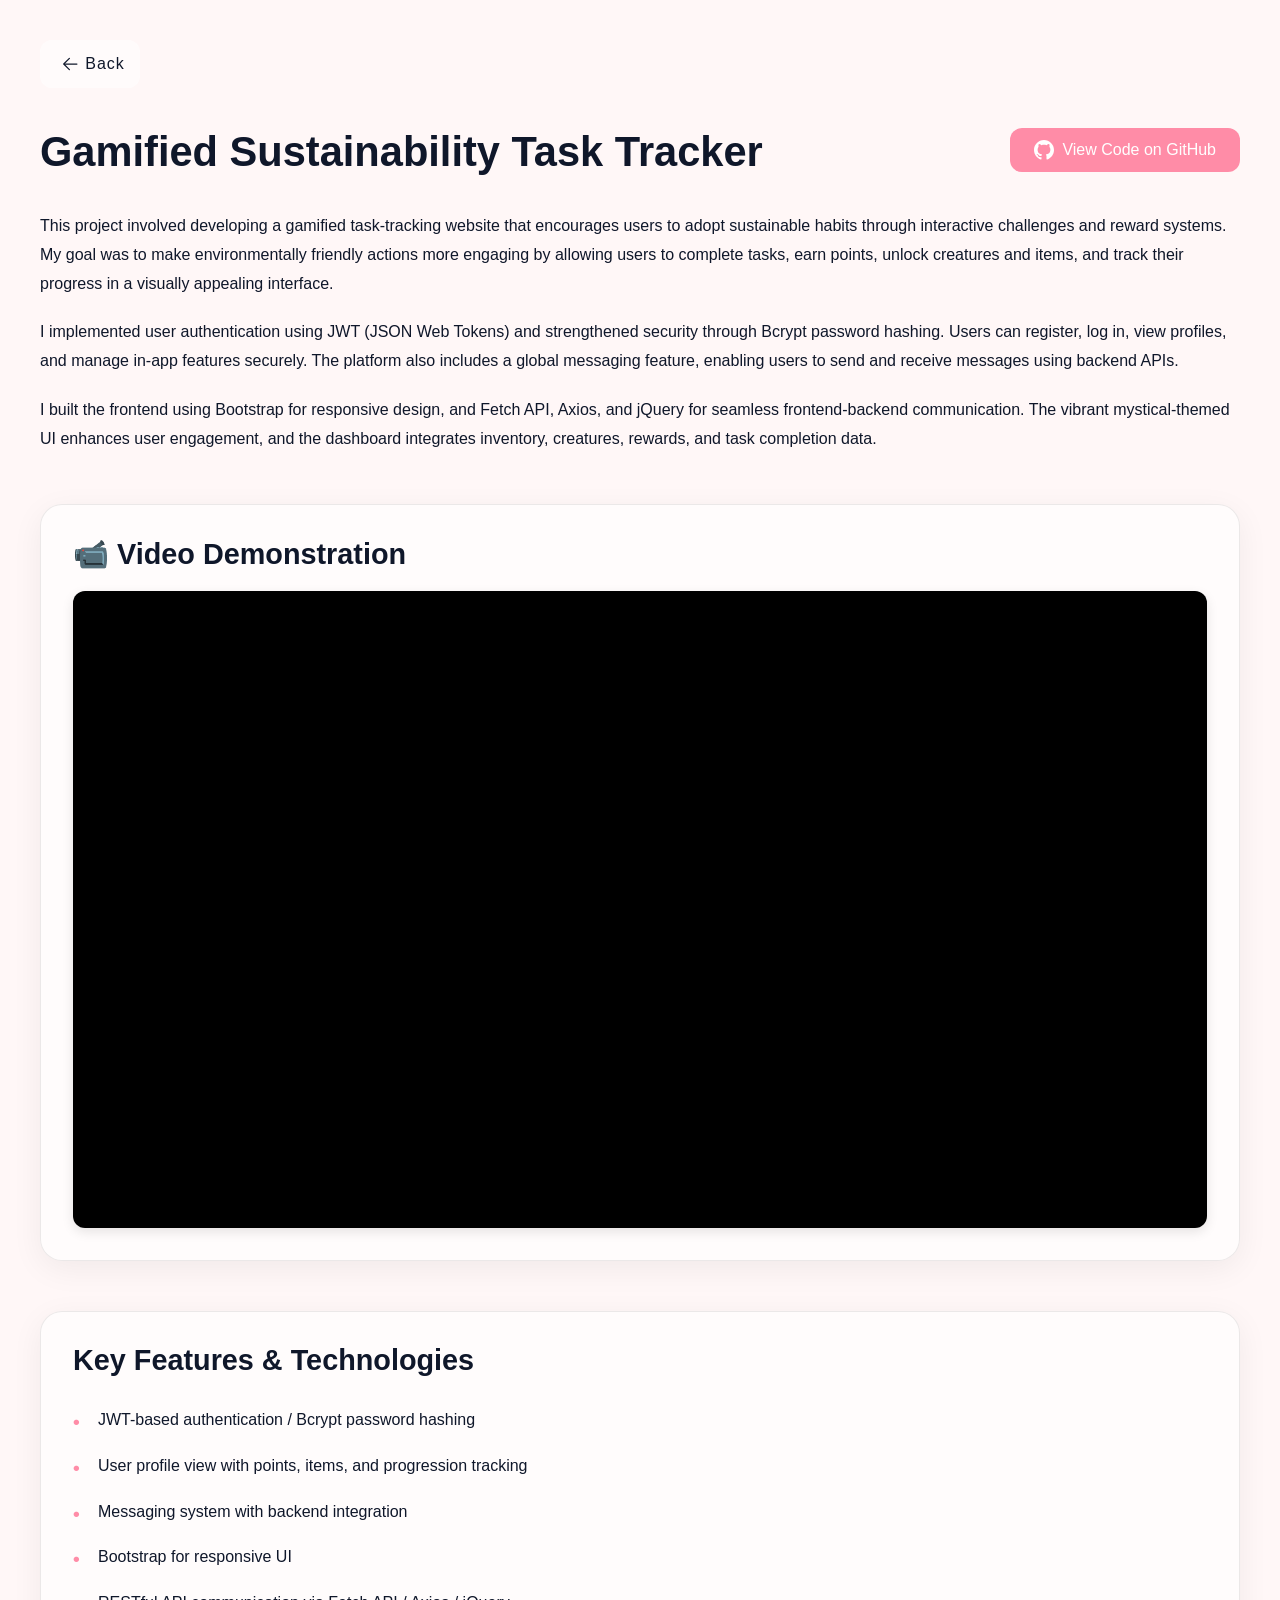
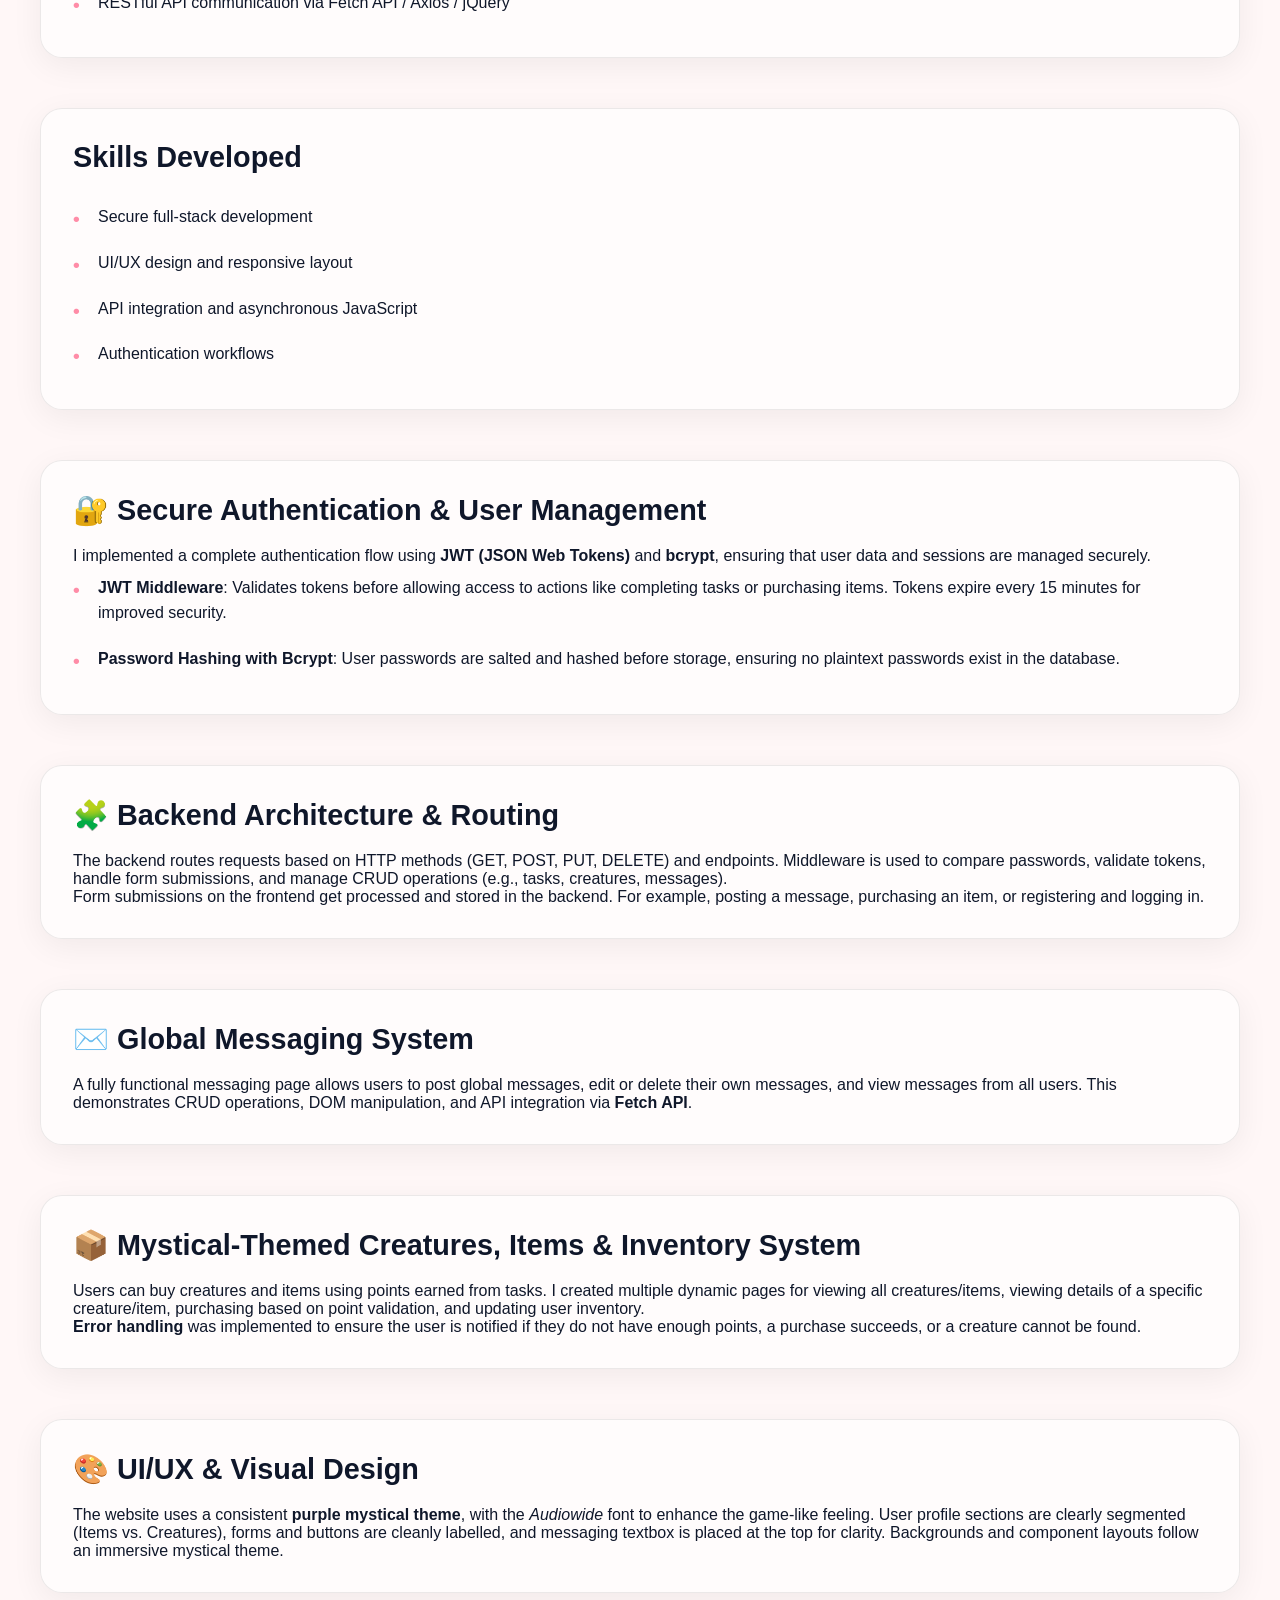
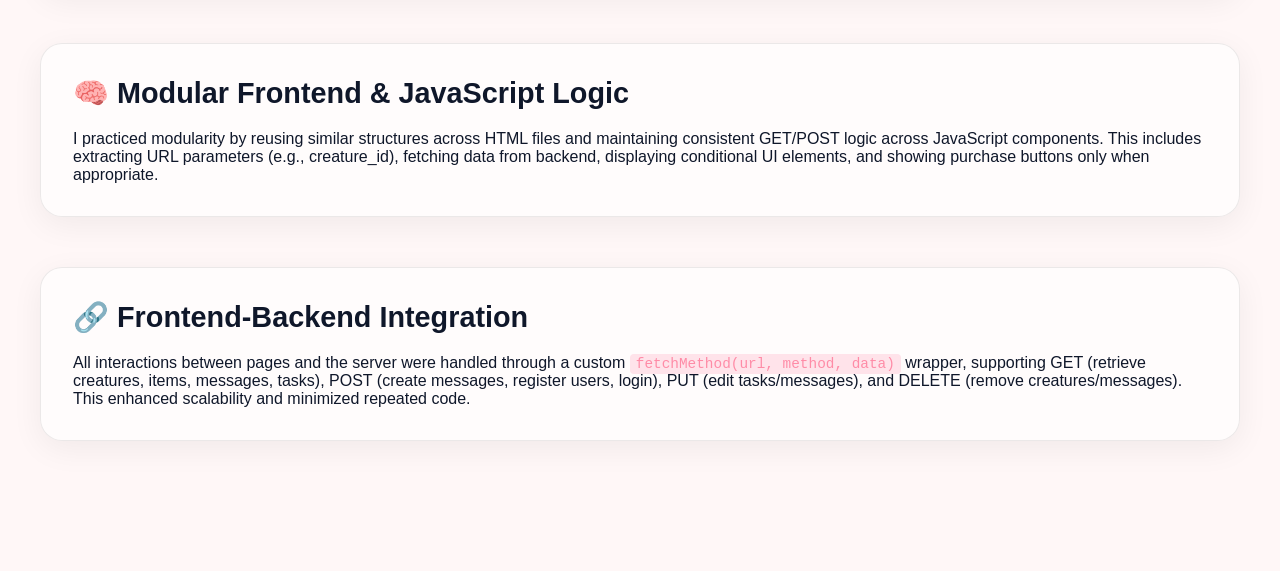
==== commit a806193c: "project5&6" ====
--- a/project1.html
+++ b/project1.html
@@ -25,7 +25,6 @@
     <div class="section-header" style="display: flex; justify-content: space-between; align-items: flex-start; gap: 20px; flex-wrap: wrap;">
       <div style="flex: 1; min-width: 300px;">
         <h1 class="section-title">Gamified Sustainability Task Tracker</h1>
-        <p class="section-desc">I built a full-stack web application that gamifies eco-friendly habits.</p>
       </div>
       <div style="flex-shrink: 0;">
         <a href="https://github.com/ST0503-BED/bed-ca2-Zixngg.git" target="_blank" class="github-link">
@@ -122,8 +121,34 @@
     </div>
   </div>
 
+  <!-- Scroll to Top Button -->
+  <button class="scroll-to-top" id="scrollToTop" aria-label="Scroll to top">
+    <svg viewBox="0 0 24 24" fill="currentColor">
+      <path d="M7.41 15.41L12 10.83l4.59 4.58L18 14l-6-6-6 6z"/>
+    </svg>
+  </button>
+
   <!-- External JS -->
   <script src="js/script.js"></script>
+  <script>
+    // Scroll to Top Button
+    const scrollToTopBtn = document.getElementById('scrollToTop');
+    
+    window.addEventListener('scroll', function() {
+      if (window.pageYOffset > 300) {
+        scrollToTopBtn.classList.add('visible');
+      } else {
+        scrollToTopBtn.classList.remove('visible');
+      }
+    });
+    
+    scrollToTopBtn.addEventListener('click', function() {
+      window.scrollTo({
+        top: 0,
+        behavior: 'smooth'
+      });
+    });
+  </script>
 
 </body>
 </html>
--- a/css/style.css
+++ b/css/style.css
@@ -267,7 +267,7 @@
   display: grid;
   grid-template-columns: 1fr 1.5fr;
   gap: 40px;
-  align-items: start;
+  align-items: stretch;
   margin: 40px 0;
 }
 
@@ -275,11 +275,13 @@
   position: sticky;
   top: 120px;
   width: 100%;
+  display: flex;
+  align-items: stretch;
 }
 
 .about-image {
   width: 100%;
-  height: auto;
+  height: 100%;
   border-radius: 24px;
   object-fit: cover;
   box-shadow: var(--shadow-soft);
@@ -290,6 +292,11 @@
   display: grid;
   grid-template-columns: 1fr;
   gap: 24px;
+}
+
+#about .work-card p {
+  padding: 8px 0;
+  line-height: 1.7;
 }
 
 /* ABOUT CONTENT */
@@ -402,6 +409,12 @@
   gap: 32px;
 }
 
+/* Projects section: 2 cards per row */
+#projects .work-grid {
+  grid-template-columns: repeat(2, 1fr);
+  gap: 32px;
+}
+
 .work-card {
   background: var(--card-bg);
   padding: 22px;
@@ -411,6 +424,27 @@
   transition: 0.25s;
 }
 
+/* Fixed height styling for extracurricular cards only */
+#extracurriculars .work-card.clickable-card {
+  display: flex;
+  flex-direction: column;
+  min-height: 200px;
+  height: 180px;
+}
+
+#extracurriculars .work-card.clickable-card h3 {
+  margin: 0 0 12px 0;
+  flex-shrink: 0;
+  line-height: 1.3;
+}
+
+#extracurriculars .work-card.clickable-card p {
+  margin: 0;
+  flex-grow: 1;
+  overflow: hidden;
+  line-height: 1.6;
+}
+
 .work-card:hover {
   transform: translateY(-6px);
   box-shadow: 0 16px 40px rgba(0,0,0,0.08);
@@ -427,8 +461,23 @@
   box-shadow: 0 20px 48px rgba(255, 140, 167, 0.15);
 }
 
+.card-footer {
+  display: flex;
+  justify-content: space-between;
+  align-items: center;
+  margin-top: 16px;
+  margin-bottom: 0;
+}
+
+/* Fixed footer positioning for extracurricular cards only */
+#extracurriculars .card-footer {
+  margin-top: auto;
+  padding-top: 16px;
+  flex-shrink: 0;
+  min-height: 32px;
+}
+
 .card-click-hint {
-  margin-top: 16px;
   font-size: 0.85rem;
   color: var(--accent);
   opacity: 0.7;
@@ -436,13 +485,25 @@
   font-weight: 500;
 }
 
+.card-year {
+  font-size: 0.85rem;
+  color: var(--accent);
+  opacity: 0.7;
+  transition: 0.25s;
+  font-weight: 500;
+}
+
+.clickable-card:hover .card-click-hint,
+.clickable-card:hover .card-year {
+  opacity: 1;
+}
+
 .clickable-card:hover .card-click-hint {
-  opacity: 1;
   transform: translateX(4px);
 }
 
 .work-thumb {
-  height: 160px;
+  height: 200px;
   border-radius: 16px;
   background: linear-gradient(135deg, #ffeef2, #f2f8ff);
   margin-bottom: 16px;
@@ -945,6 +1006,19 @@
   font-weight: 600;
 }
 
+.certificate-image-container {
+  margin: 30px 0;
+  text-align: center;
+}
+
+.certificate-image {
+  max-width: 100%;
+  height: auto;
+  border-radius: 12px;
+  box-shadow: 0 8px 24px rgba(0,0,0,0.1);
+  border: 1px solid var(--border-light);
+}
+
 /* Responsive Styles */
 @media (max-width: 768px) {
   /* Section adjustments */
@@ -1037,6 +1111,10 @@
     gap: 20px;
   }
 
+  /* Projects section: 1 card per row on mobile */
+  #projects .work-grid {
+    grid-template-columns: 1fr;
+  }
 
   /* Modal adjustments */
   .project-modal-content {
@@ -1109,6 +1187,83 @@
   .content-modal-body p,
   .content-modal-body ul li {
     font-size: 0.95rem;
+  }
+}
+
+/* FOOTER */
+.site-footer {
+  background: var(--bg-light);
+  border-top: 1px solid var(--accent-light);
+  padding: 40px 8%;
+  margin-top: 80px;
+}
+
+.footer-content {
+  display: flex;
+  flex-direction: column;
+  align-items: center;
+  gap: 20px;
+}
+
+.footer-links {
+  display: flex;
+  justify-content: center;
+  align-items: center;
+  gap: 24px;
+}
+
+.footer-link {
+  display: flex;
+  align-items: center;
+  justify-content: center;
+  width: 44px;
+  height: 44px;
+  background: var(--accent-light);
+  border: 1px solid var(--accent);
+  border-radius: 50%;
+  color: var(--accent);
+  text-decoration: none;
+  transition: all 0.3s;
+}
+
+.footer-link:hover {
+  background: var(--accent);
+  color: white;
+  transform: translateY(-3px);
+  box-shadow: 0 8px 20px rgba(255, 140, 167, 0.3);
+}
+
+.footer-link svg {
+  transition: transform 0.3s;
+}
+
+.footer-link:hover svg {
+  transform: scale(1.1);
+}
+
+.footer-text {
+  color: var(--text-muted);
+  font-size: 0.9rem;
+  margin: 0;
+}
+
+@media (max-width: 768px) {
+  .site-footer {
+    padding: 30px 5%;
+    margin-top: 60px;
+  }
+
+  .footer-links {
+    gap: 20px;
+  }
+
+  .footer-link {
+    width: 40px;
+    height: 40px;
+  }
+
+  .footer-text {
+    font-size: 0.85rem;
   }
 }
 
--- a/css/project-detail.css
+++ b/css/project-detail.css
@@ -178,6 +178,143 @@
 
 .github-link svg {
   fill: white;
+}
+
+.certificate-link {
+  display: inline-flex;
+  align-items: center;
+  padding: 12px 24px;
+  background: var(--accent);
+  color: white;
+  text-decoration: none;
+  border-radius: 12px;
+  font-weight: 500;
+  transition: all 0.3s ease;
+  font-size: 1rem;
+  cursor: pointer;
+  font-family: inherit;
+  border: none;
+}
+
+.certificate-link:hover {
+  background: var(--text-dark);
+  transform: translateY(-2px);
+  box-shadow: 0 4px 12px rgba(0,0,0,0.15);
+}
+
+.certificate-link svg {
+  fill: white;
+}
+
+/* Certificate Modal - Matching content-modal style */
+.certificate-modal {
+  display: none;
+  position: fixed;
+  z-index: 1000;
+  left: 0;
+  top: 0;
+  width: 100%;
+  height: 100%;
+  background-color: rgba(255, 140, 167, 0.15);
+  backdrop-filter: blur(12px);
+  animation: fadeIn 0.3s ease;
+}
+
+.certificate-modal.active {
+  display: flex;
+  align-items: center;
+  justify-content: center;
+}
+
+.certificate-modal-content {
+  background: var(--bg-light);
+  margin: 20px;
+  max-width: 700px;
+  width: 90%;
+  max-height: 90vh;
+  border-radius: 24px;
+  overflow: hidden;
+  box-shadow: 0 20px 60px rgba(255, 140, 167, 0.25);
+  border: 1px solid var(--accent-light);
+  position: relative;
+  animation: slideUp 0.3s ease;
+}
+
+.certificate-modal-close {
+  position: absolute;
+  top: 20px;
+  right: 20px;
+  color: var(--accent);
+  font-size: 1.8rem;
+  font-weight: 600;
+  cursor: pointer;
+  z-index: 10;
+  width: 40px;
+  height: 40px;
+  display: flex;
+  align-items: center;
+  justify-content: center;
+  background: white;
+  border: 2px solid var(--accent);
+  border-radius: 50%;
+  transition: all 0.3s;
+  line-height: 1;
+  padding: 0;
+  margin: 0;
+}
+
+.certificate-modal-close span {
+  display: flex;
+  align-items: center;
+  justify-content: center;
+  line-height: 1;
+  width: 100%;
+  height: 100%;
+}
+
+.certificate-modal-close:hover {
+  background: var(--accent);
+  color: white;
+  transform: scale(1.1);
+}
+
+.certificate-modal-body {
+  padding: 50px 40px;
+  max-height: 90vh;
+  overflow-y: auto;
+  background: var(--bg-light);
+  display: flex;
+  align-items: center;
+  justify-content: center;
+}
+
+.certificate-modal-body img {
+  max-width: 100%;
+  height: auto;
+  border-radius: 12px;
+  box-shadow: 0 8px 24px rgba(0,0,0,0.1);
+  border: 1px solid var(--border-light);
+}
+
+/* Responsive adjustments for certificate modal */
+@media (max-width: 768px) {
+  .certificate-modal-content {
+    width: 95%;
+    margin: 10px;
+    max-height: 95vh;
+  }
+
+  .certificate-modal-body {
+    padding: 30px 24px;
+  }
+
+  .certificate-modal-close {
+    top: 10px;
+    right: 10px;
+    width: 36px;
+    height: 36px;
+    font-size: 1.5rem;
+  }
 }
 
 .project-embed p {
@@ -256,8 +393,60 @@
   fill: var(--text-dark);
 }
 
+/* Scroll to Top Button */
+.scroll-to-top {
+  position: fixed;
+  bottom: 30px;
+  right: 30px;
+  width: 50px;
+  height: 50px;
+  background: var(--accent);
+  color: white;
+  border: none;
+  border-radius: 50%;
+  cursor: pointer;
+  display: none;
+  align-items: center;
+  justify-content: center;
+  z-index: 999;
+  box-shadow: 0 4px 12px rgba(255, 140, 167, 0.3);
+  transition: all 0.3s ease;
+  opacity: 0;
+  transform: translateY(20px);
+}
+
+.scroll-to-top.visible {
+  display: flex;
+  opacity: 1;
+  transform: translateY(0);
+}
+
+.scroll-to-top:hover {
+  background: var(--text-dark);
+  transform: translateY(-3px);
+  box-shadow: 0 6px 20px rgba(255, 140, 167, 0.4);
+}
+
+.scroll-to-top svg {
+  width: 24px;
+  height: 24px;
+  fill: white;
+}
+
 /* Responsive adjustments */
 @media (max-width: 768px) {
+  .scroll-to-top {
+    width: 45px;
+    height: 45px;
+    bottom: 20px;
+    right: 20px;
+  }
+
+  .scroll-to-top svg {
+    width: 20px;
+    height: 20px;
+  }
+
   .project-detail-container {
     padding: 0 0 60px 0;
   }
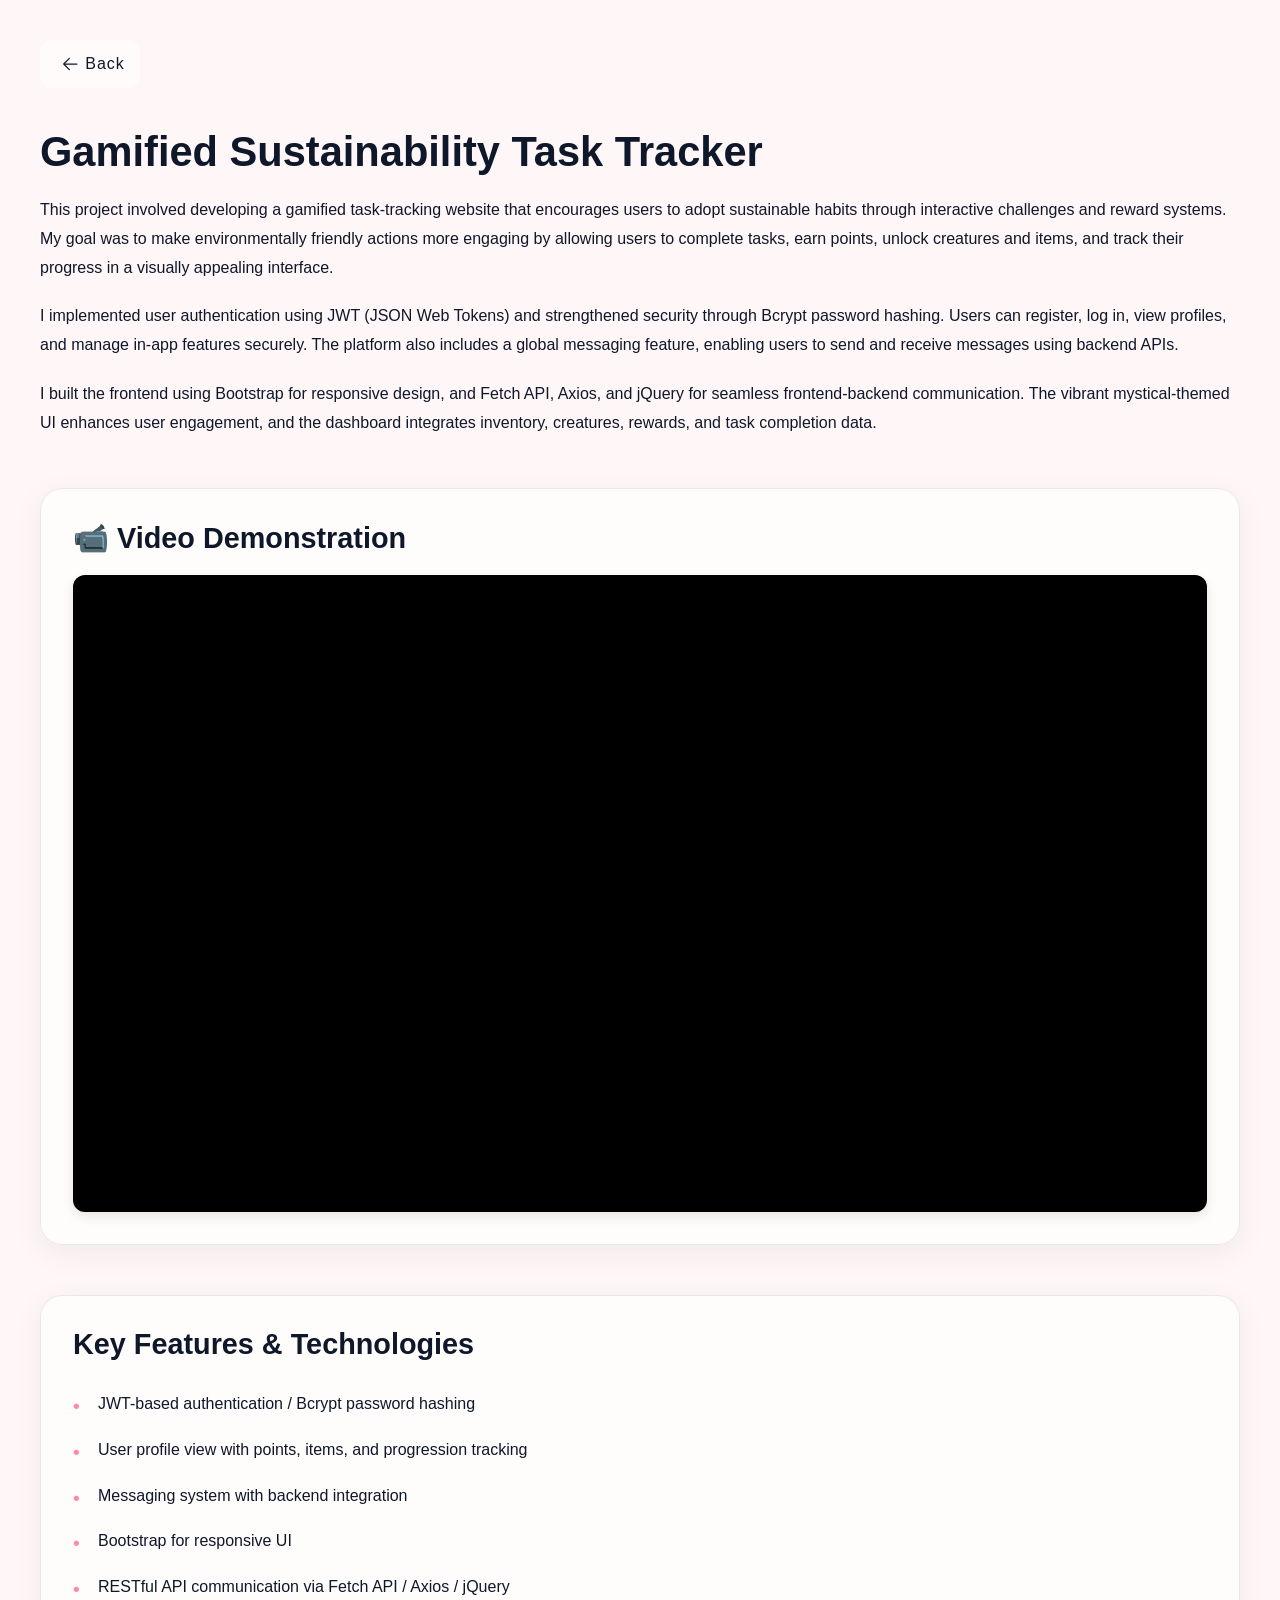
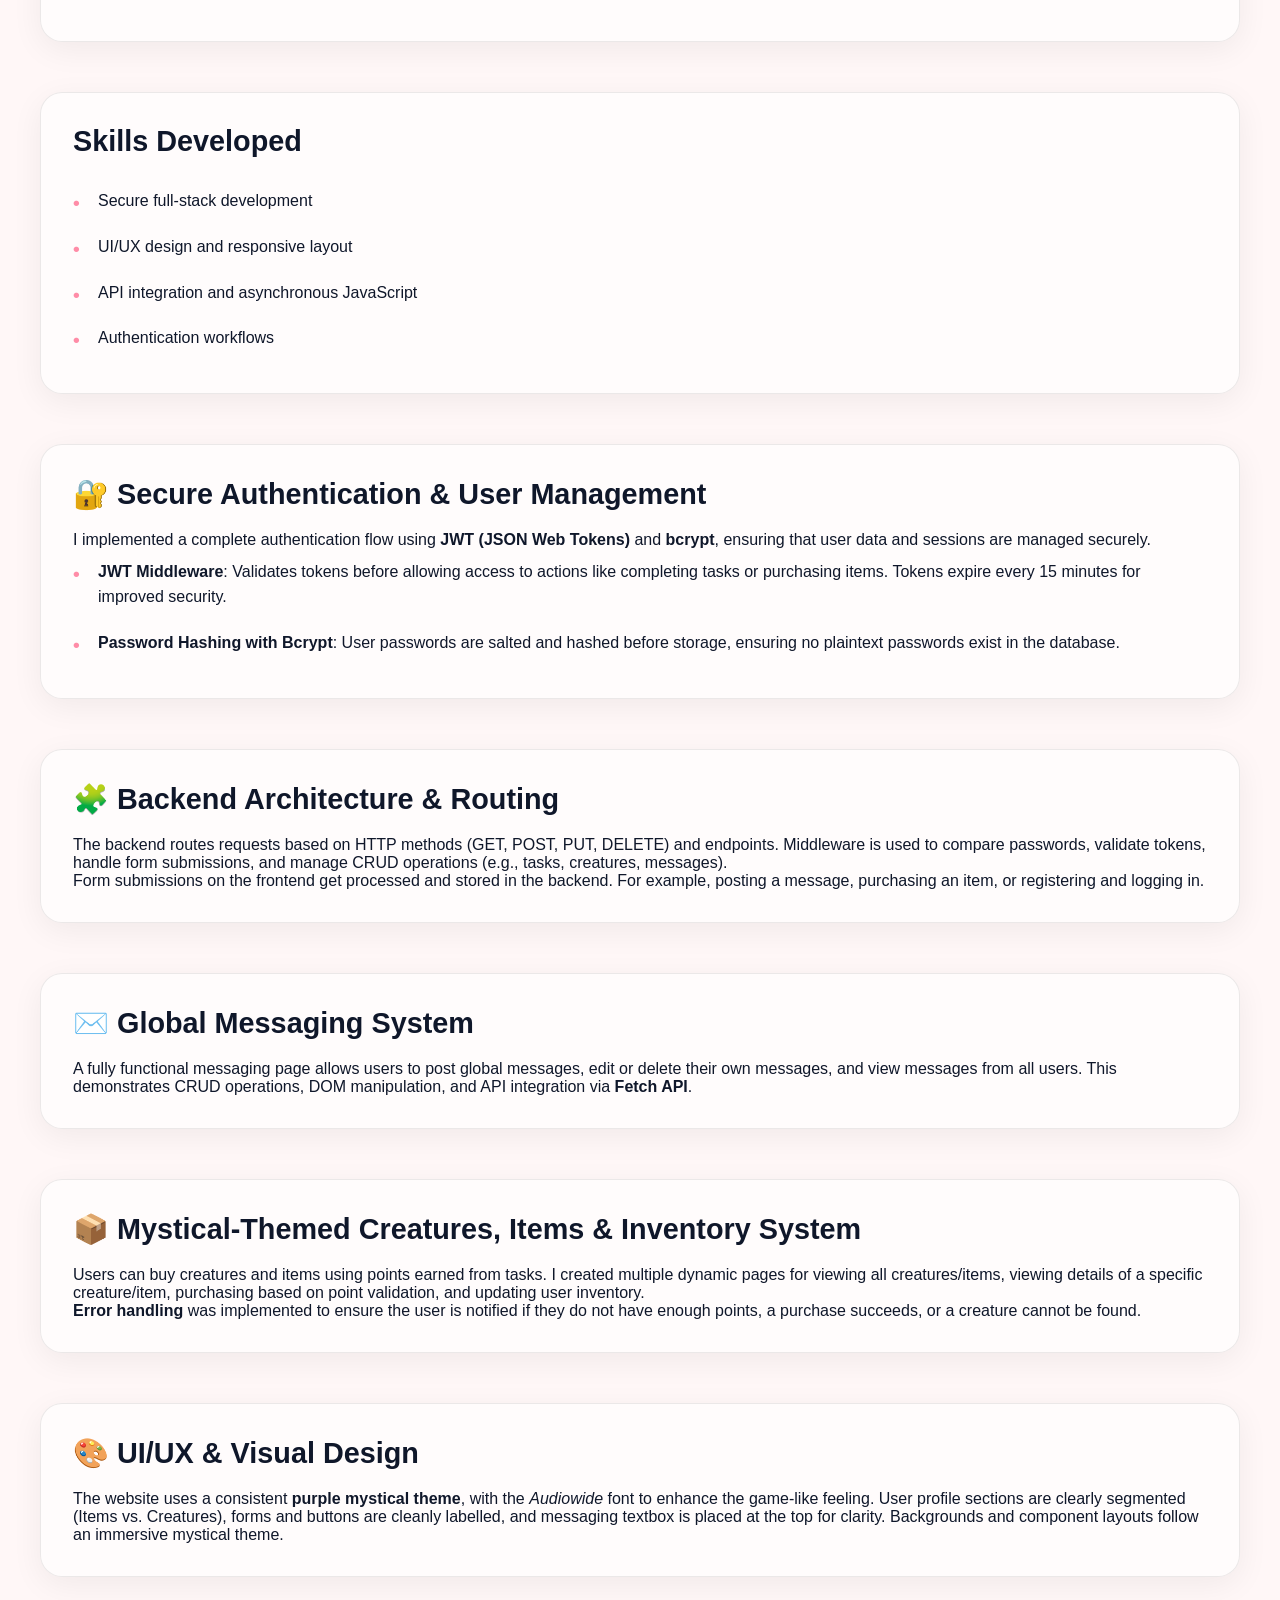
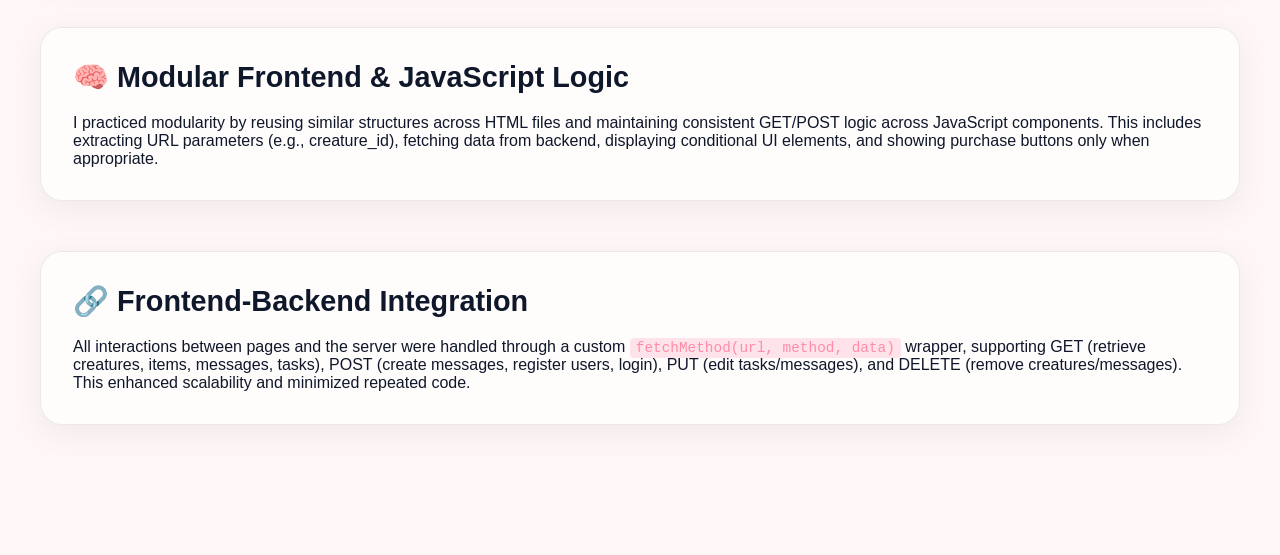
==== commit 5d27962d: "projects update" ====
--- a/project1.html
+++ b/project1.html
@@ -22,18 +22,8 @@
       Back
     </a>
     
-    <div class="section-header" style="display: flex; justify-content: space-between; align-items: flex-start; gap: 20px; flex-wrap: wrap;">
-      <div style="flex: 1; min-width: 300px;">
-        <h1 class="section-title">Gamified Sustainability Task Tracker</h1>
-      </div>
-      <div style="flex-shrink: 0;">
-        <a href="https://github.com/ST0503-BED/bed-ca2-Zixngg.git" target="_blank" class="github-link">
-          <svg width="20" height="20" viewBox="0 0 24 24" fill="currentColor" style="vertical-align: middle; margin-right: 8px;">
-            <path d="M12 0c-6.626 0-12 5.373-12 12 0 5.302 3.438 9.8 8.207 11.387.599.111.793-.261.793-.577v-2.234c-3.338.726-4.033-1.416-4.033-1.416-.546-1.387-1.333-1.756-1.333-1.756-1.089-.745.083-.729.083-.729 1.205.084 1.839 1.237 1.839 1.237 1.07 1.834 2.807 1.304 3.492.997.107-.775.418-1.305.762-1.604-2.665-.305-5.467-1.334-5.467-5.931 0-1.311.469-2.381 1.236-3.221-.124-.303-.535-1.524.117-3.176 0 0 1.008-.322 3.301 1.23.957-.266 1.983-.399 3.003-.404 1.02.005 2.047.138 3.006.404 2.291-1.552 3.297-1.23 3.297-1.23.653 1.653.242 2.874.118 3.176.77.84 1.235 1.911 1.235 3.221 0 4.609-2.807 5.624-5.479 5.921.43.372.823 1.102.823 2.222v3.293c0 .319.192.694.801.576 4.765-1.589 8.199-6.086 8.199-11.386 0-6.627-5.373-12-12-12z"/>
-          </svg>
-          View Code on GitHub
-        </a>
-      </div>
+    <div class="section-header">
+      <h1 class="section-title">Gamified Sustainability Task Tracker</h1>
     </div>
 
     <div class="project-content">
--- a/css/style.css
+++ b/css/style.css
@@ -110,30 +110,130 @@
 /* HERO */
 header {
   min-height: 100vh;
-  padding: 180px 8% 160px;
-  background: url('https://i.imgur.com/1SgC0tS.png');
-  background-size: cover;
+  padding: 120px 8% 80px;
   position: relative;
   overflow: hidden;
   display: flex;
+  align-items: center;
+  justify-content: center;
+  background: linear-gradient(180deg, #fff9f9 0%, #ffffff 60%, var(--bg-light) 100%);
+  background-image: 
+    radial-gradient(circle at 20% 30%, rgba(255, 140, 167, 0.08) 0%, transparent 50%),
+    radial-gradient(circle at 80% 70%, rgba(255, 140, 167, 0.06) 0%, transparent 50%),
+    linear-gradient(135deg, transparent 0%, rgba(255, 140, 167, 0.03) 50%, transparent 100%);
+}
+
+.hero-container {
+  max-width: 1400px;
+  width: 100%;
+  display: grid;
+  grid-template-columns: 1fr 1fr;
+  gap: 60px;
+  align-items: center;
+  position: relative;
+  z-index: 1;
+}
+
+.hero-content {
+  display: flex;
   flex-direction: column;
-  justify-content: center;
-}
-
-header h1 {
-  font-size: 4rem;
+}
+
+.hero-welcome {
+  font-size: 1rem;
+  color: var(--text-muted);
+  margin-bottom: 12px;
+  font-weight: 500;
+  text-transform: uppercase;
+  letter-spacing: 1px;
+}
+
+header h1.hero-title {
+  font-size: 4.5rem;
   font-weight: 700;
-  margin-bottom: 20px;
+  margin-bottom: 16px;
   color: var(--text-dark);
-  max-width: 900px;
-  line-height: 1.15;
-}
-
-header p {
-  max-width: 620px;
-  font-size: 1.18rem;
+  line-height: 1.1;
+  white-space: nowrap;
+}
+
+.hero-profession {
+  font-size: 3rem;
+  font-weight: 700;
+  margin-bottom: 24px;
+  line-height: 1.2;
+}
+
+.profession-highlight {
+  color: var(--accent);
+}
+
+header p.hero-sub {
+  max-width: 580px;
+  font-size: 1.1rem;
   color: var(--text-muted);
   margin-bottom: 40px;
+  line-height: 1.7;
+}
+
+.hero-image-container {
+  position: relative;
+  width: 100%;
+  height: 100%;
+  display: flex;
+  align-items: center;
+  justify-content: center;
+}
+
+.hero-image {
+  width: 100%;
+  max-width: 350px;
+  height: auto;
+  object-fit: contain;
+  border-radius: 20px;
+  position: relative;
+  z-index: 2;
+}
+
+/* Decorative overlays behind hero image */
+.hero-image-container::before {
+  content: '';
+  position: absolute;
+  width: 200px;
+  height: 200px;
+  background: rgba(255, 140, 167, 0.15);
+  border-radius: 20px;
+  top: -20px;
+  right: -20px;
+  z-index: 0;
+  transform: rotate(15deg);
+}
+
+.hero-image-container::after {
+  content: '';
+  position: absolute;
+  width: 150px;
+  height: 300px;
+  background: linear-gradient(135deg, rgba(255, 140, 167, 0.12), rgba(255, 140, 167, 0.05));
+  border-radius: 30px;
+  bottom: -40px;
+  left: -30px;
+  z-index: 0;
+  transform: rotate(-10deg);
+  filter: blur(20px);
+}
+
+.hero-image-overlay {
+  position: absolute;
+  width: 120px;
+  height: 120px;
+  background: rgba(255, 140, 167, 0.1);
+  border-radius: 50%;
+  top: 50%;
+  right: -40px;
+  transform: translateY(-50%);
+  z-index: 1;
+  filter: blur(15px);
 }
 
 .hero-btns a {
@@ -559,28 +659,7 @@
 }
 
 
-/* BUBBLE BG */
-.bubble-bg {
-  position: absolute;
-  inset: 0;
-  overflow: hidden;
-  z-index: -1;
-  background: linear-gradient(180deg, #fff9f9, #ffffff);
-}
-
-.bubble {
-  position: absolute;
-  border-radius: 50%;
-  background: radial-gradient(circle, rgba(255,150,170,0.35), rgba(255,150,170,0.12));
-  animation: float 12s infinite ease-in-out;
-  filter: blur(8px);
-}
-
-@keyframes float {
-  0% { transform: translateY(0) scale(1); }
-  50% { transform: translateY(-60px) scale(1.08); }
-  100% { transform: translateY(0) scale(1); }
-}
+
 
 /* HERO FLOAT ANIMATION */
 .hero-title, .hero-sub, .hero-btns {
@@ -1021,6 +1100,42 @@
 
 /* Responsive Styles */
 @media (max-width: 768px) {
+  /* Hero adjustments */
+  header {
+    padding: 100px 5% 60px;
+    min-height: auto;
+  }
+
+  .hero-container {
+    grid-template-columns: 1fr;
+    gap: 40px;
+  }
+
+  .hero-content {
+    order: 2;
+  }
+
+  .hero-image-container {
+    order: 1;
+  }
+
+  header h1.hero-title {
+    font-size: 2.5rem;
+    white-space: normal;
+  }
+
+  .hero-profession {
+    font-size: 2rem;
+  }
+
+  header p.hero-sub {
+    font-size: 1rem;
+  }
+
+  .hero-image {
+    max-width: 100%;
+  }
+
   /* Section adjustments */
   section {
     padding: 80px 5% 60px;
